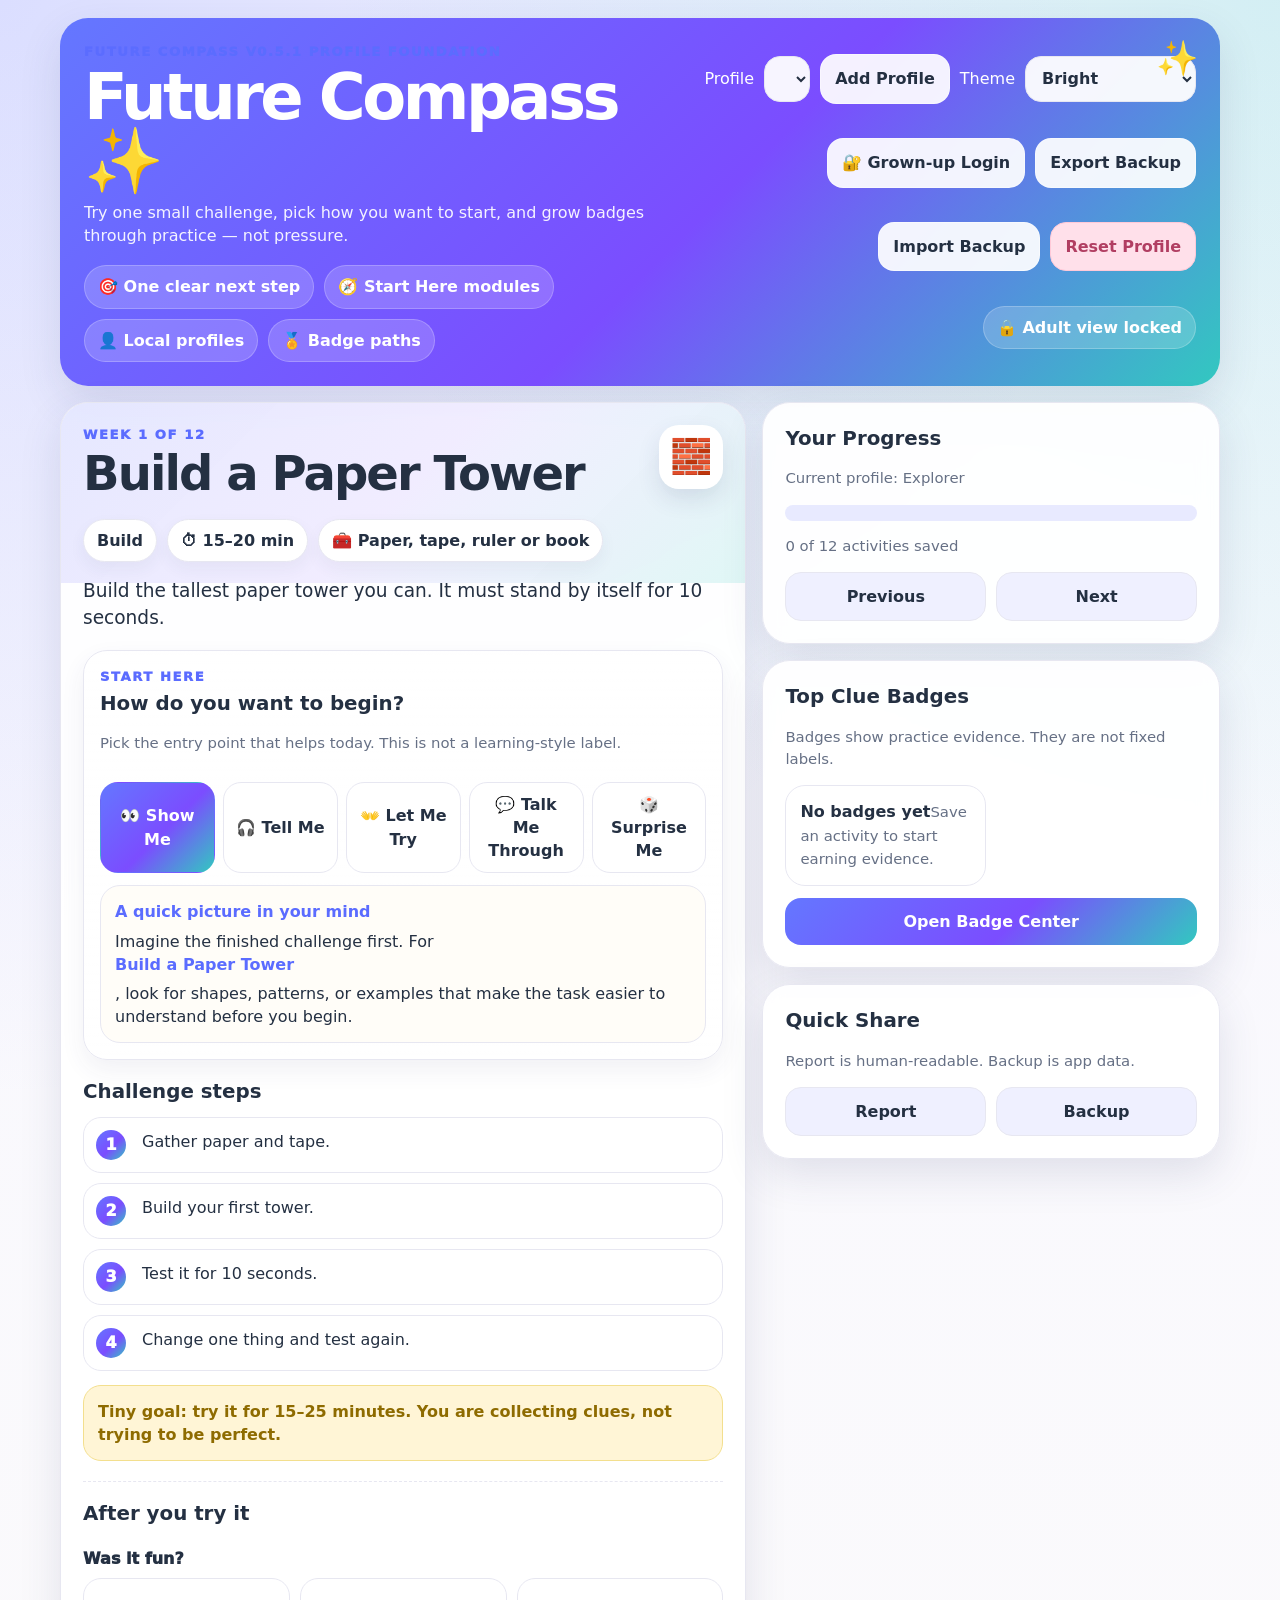
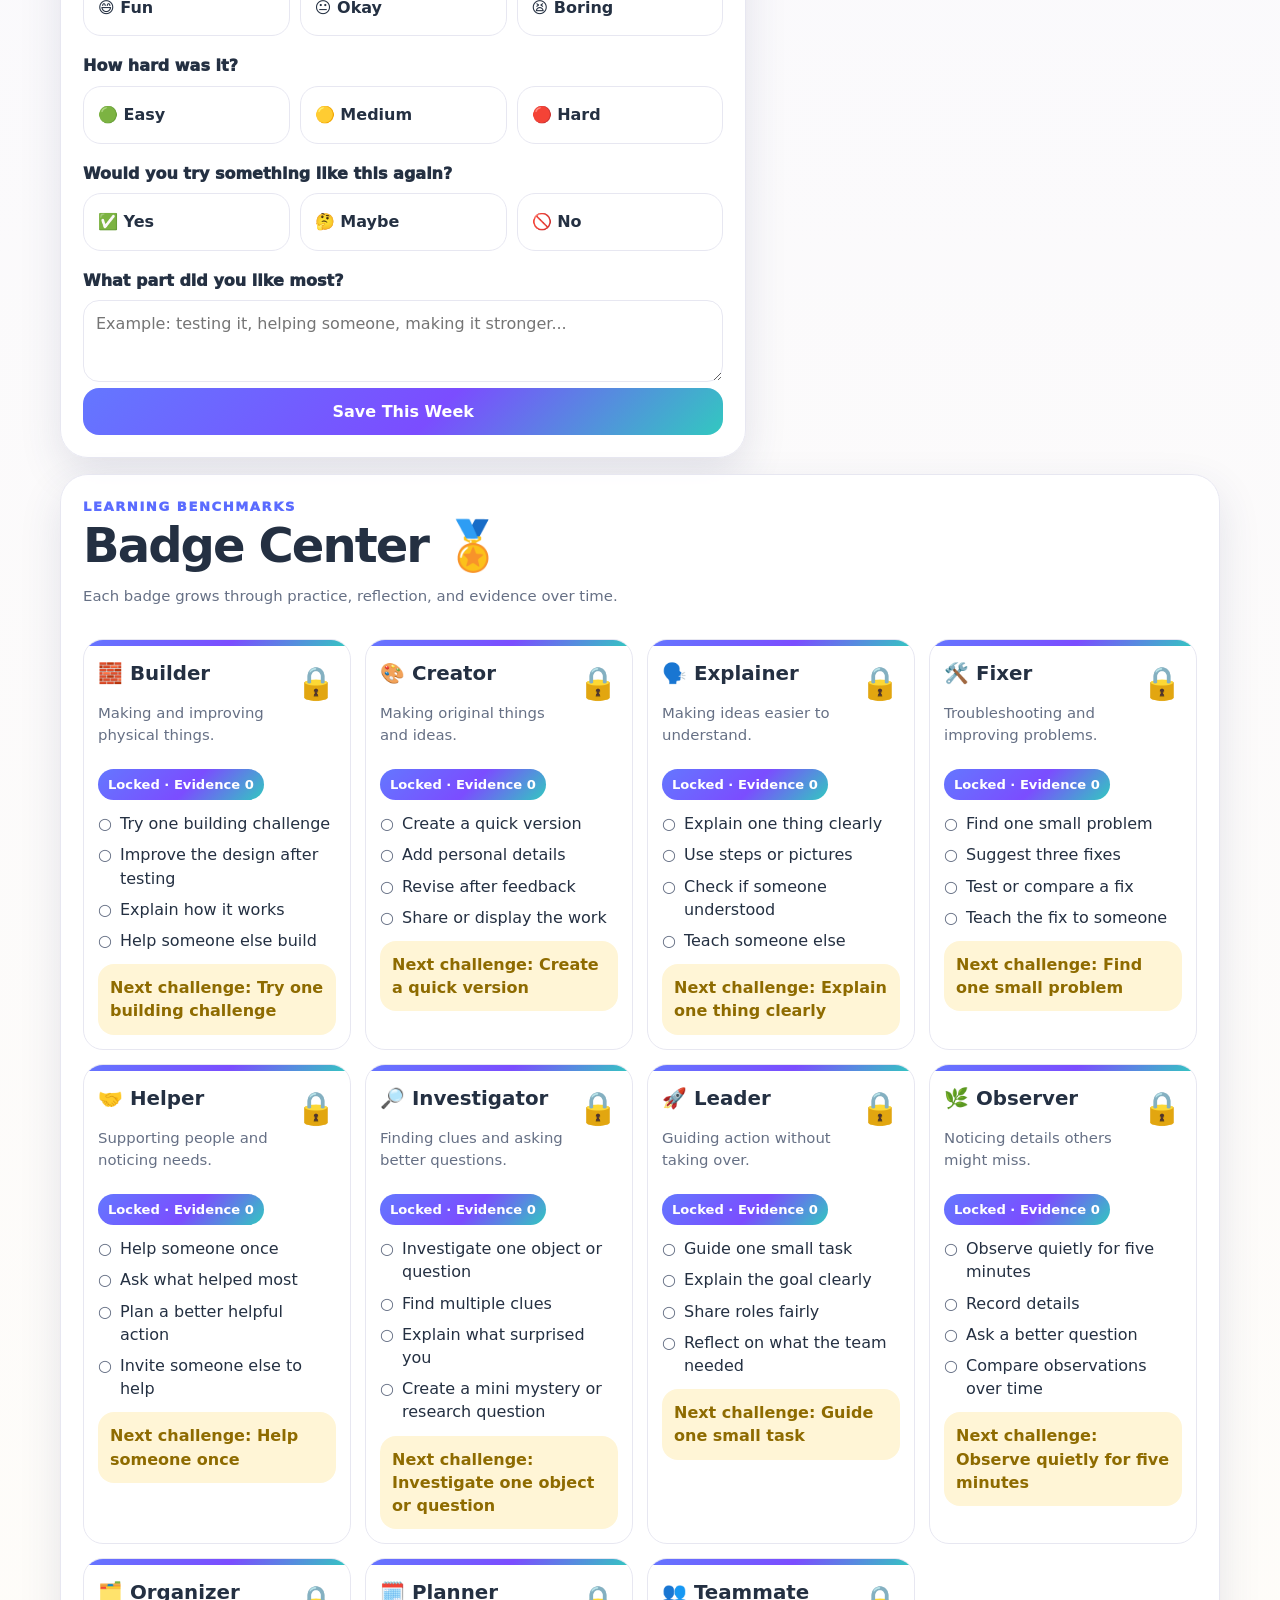
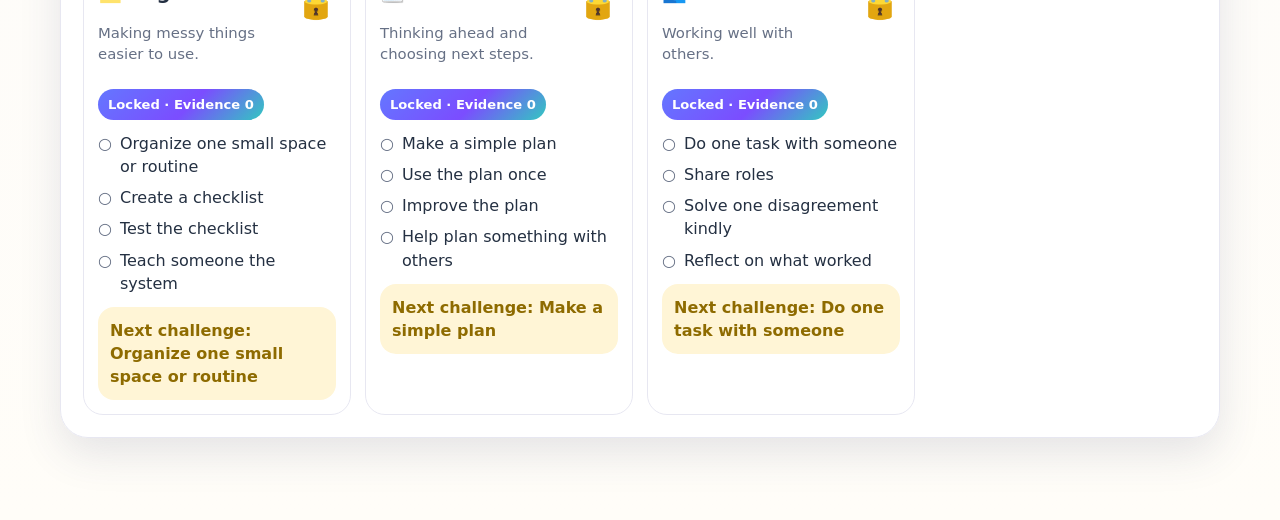
==== app/index.html @ a1cf45fe "Add profile and backup controls to app shell" ====
<!doctype html>
<html lang="en" data-theme="bright">
<head>
  <meta charset="utf-8" />
  <meta name="viewport" content="width=device-width, initial-scale=1" />
  <title>Future Compass</title>
  <link rel="stylesheet" href="styles.css" />
  <link rel="stylesheet" href="modules.css" />
</head>
<body>
  <header class="hero">
    <div>
      <div class="eyebrow">Future Compass v0.5.1 profile foundation</div>
      <h1>Future Compass ✨</h1>
      <p>Try one small challenge, pick how you want to start, and grow badges through practice — not pressure.</p>
      <div class="chips"><span>🎯 One clear next step</span><span>🧭 Start Here modules</span><span>👤 Local profiles</span><span>🏅 Badge paths</span></div>
    </div>
    <div class="actions">
      <label for="profileSelect">Profile</label>
      <select id="profileSelect" aria-label="Choose child profile"></select>
      <button id="addProfileBtn" class="light" type="button">Add Profile</button>
      <label for="theme">Theme</label>
      <select id="theme"><option value="bright">Bright</option><option value="calm">Calm</option><option value="warm">Warm</option><option value="dark">Dark</option><option value="contrast">High Contrast</option></select>
      <button id="adultBtn" class="light" type="button">🔐 Grown-up Login</button>
      <button id="exportBtn" class="light" type="button">Export Backup</button>
      <button id="importBtn" class="light" type="button">Import Backup</button>
      <input id="importFile" type="file" accept="application/json,.json" hidden />
      <button id="resetBtn" class="danger" type="button">Reset Profile</button>
      <span id="lock" class="lock">🔒 Adult view locked</span>
    </div>
  </header>

  <main class="app">
    <section id="activity" class="card kid" aria-live="polite">
      <div class="top"><div><div id="week" class="eyebrow">Week 1 of 12</div><h2 id="title"></h2></div><div id="emoji" class="emoji">🧱</div></div>
      <div id="meta" class="pillRow"></div>
      <p id="text" class="activityText"></p>

      <section class="moduleStart" aria-label="Start Here module choices">
        <div class="moduleHead"><div><div class="eyebrow">Start Here</div><h3>How do you want to begin?</h3><p class="small">Pick the entry point that helps today. This is not a learning-style label.</p></div></div>
        <div class="moduleChoices" role="tablist" aria-label="Module entry choices">
          <button class="moduleBtn active" data-mode="showMe" type="button">👀 Show Me</button>
          <button class="moduleBtn" data-mode="tellMe" type="button">🎧 Tell Me</button>
          <button class="moduleBtn" data-mode="tryIt" type="button">👐 Let Me Try</button>
          <button class="moduleBtn" data-mode="talkMeThrough" type="button">💬 Talk Me Through</button>
          <button class="moduleBtn" data-mode="surpriseMe" type="button">🎲 Surprise Me</button>
        </div>
        <div id="moduleContent" class="moduleContent"></div>
      </section>

      <h3 class="sectionTitle">Challenge steps</h3>
      <ol id="steps" class="steps"></ol>
      <div class="note">Tiny goal: try it for 15–25 minutes. You are collecting clues, not trying to be perfect.</div>
      <section class="reflection">
        <h3>After you try it</h3>
        <div class="question" data-q="fun"><label>Was it fun?</label><div class="choices"><button class="choice" data-v="Fun">😄 Fun</button><button class="choice" data-v="Okay">😐 Okay</button><button class="choice" data-v="Boring">😫 Boring</button></div></div>
        <div class="question" data-q="difficulty"><label>How hard was it?</label><div class="choices"><button class="choice" data-v="Easy">🟢 Easy</button><button class="choice" data-v="Medium">🟡 Medium</button><button class="choice" data-v="Hard">🔴 Hard</button></div></div>
        <div class="question" data-q="again"><label>Would you try something like this again?</label><div class="choices"><button class="choice" data-v="Yes">✅ Yes</button><button class="choice" data-v="Maybe">🤔 Maybe</button><button class="choice" data-v="No">🚫 No</button></div></div>
        <label for="favorite" class="textLabel">What part did you like most?</label>
        <textarea id="favorite" placeholder="Example: testing it, helping someone, making it stronger..."></textarea>
        <div class="saveRow"><button id="save" class="primary" type="button">Save This Week</button><div id="saved" class="success">Saved! Badge evidence updated. 🏅</div></div>
      </section>
    </section>

    <aside class="side">
      <section class="card"><h3>Your Progress</h3><p id="profileSummary" class="small">Current profile: Explorer</p><div class="meter"><div id="fill"></div></div><p id="progress" class="small">0 of 12 activities saved</p><div class="two"><button id="prev" class="soft" type="button">Previous</button><button id="next" class="soft" type="button">Next</button></div></section>
      <section class="card"><h3>Top Clue Badges</h3><p class="small">Badges show practice evidence. They are not fixed labels.</p><div id="miniBadges" class="miniGrid"></div><button id="badgeBtn" class="primary wide" type="button">Open Badge Center</button></section>
      <section class="card"><h3>Quick Share</h3><p class="small">Report is human-readable. Backup is app data.</p><div class="two"><button id="reportBtn" class="soft" type="button">Report</button><button id="jsonBtn" class="soft" type="button">Backup</button></div></section>
    </aside>

    <section id="badges" class="card full"><div class="panelHead"><div><div class="eyebrow">Learning Benchmarks</div><h2>Badge Center 🏅</h2><p class="small">Each badge grows through practice, reflection, and evidence over time.</p></div></div><div id="badgeGrid" class="pathGrid"></div></section>

    <section id="adult" class="card full" hidden><div class="panelHead"><div><div class="eyebrow">Grown-up View</div><h2>Adult Interpretation</h2><p class="small">Use this to choose better next experiences — not to lock the child into an identity.</p></div><button id="lockBtn" class="soft" type="button">Lock View</button></div><div id="adultStats" class="statGrid"></div><h3>Pattern Summary</h3><div id="patterns" class="stack"></div><h3>Saved Activity History</h3><div id="history" class="stack"></div></section>

    <section id="report" class="card full" hidden><div class="panelHead"><div><div class="eyebrow">Share Report</div><h2>Progress Summary 📤</h2><p id="reportGen" class="small"></p></div><div class="spark"><b id="reportSaved">0/12</b><span>activities saved</span></div></div><div id="reportStats" class="statGrid"></div><div class="reportGrid"><section><h3>Top Badges</h3><ul id="reportBadges"></ul></section><section><h3>Strong Patterns</h3><ul id="reportPatterns"></ul></section><section><h3>Suggested Next Challenges</h3><ul id="reportNext"></ul></section><section><h3>Activities Liked</h3><ul id="reportLiked"></ul></section></div><h3>Recent Evidence</h3><div id="reportHistory" class="stack"></div></section>
  </main>

  <nav class="bottom"><button data-target="activity" type="button">🎯<span>Activity</span></button><button data-target="badges" type="button">🏅<span>Badges</span></button><button id="mobReport" type="button">📤<span>Report</span></button><button id="mobAdult" type="button">🔐<span>Adult</span></button></nav>

  <div id="modal" class="modalBg" hidden><section class="modal"><h2>🔐 Grown-up Gate</h2><p class="small">This separates child activities from adult interpretation. It is not real authentication.</p><p class="small"><strong>Default:</strong> grownup / compass</p><label for="user">Username</label><input id="user" value="grownup" /><label for="pass">Password</label><input id="pass" type="password" placeholder="compass" /><button id="login" class="primary wide" type="button">Open Grown-up View</button><button id="cancel" class="soft wide" type="button">Cancel</button><div id="err" class="error" hidden>Try username <strong>grownup</strong> and password <strong>compass</strong>.</div></section></div>

  <script src="app.js"></script>
  <script src="modules.js"></script>
</body>
</html>
---- app/styles.css ----
:root{--bg:#f7f7ff;--bg2:#fffdf8;--card:rgba(255,255,255,.92);--ink:#243042;--muted:#667085;--line:#e7e7f1;--accent:#5b6cff;--accent2:#7b4dff;--accent3:#32c8c0;--danger:#b13e62;--shadow:0 16px 42px rgba(51,60,108,.13);--radius:28px;--gradient:linear-gradient(135deg,#6477ff,#7b4dff 55%,#32c8c0)}
html[data-theme=calm]{--bg:#eef7f5;--bg2:#f8fffc;--accent:#227c70;--accent2:#3a9188;--accent3:#7fc8a9;--gradient:linear-gradient(135deg,#227c70,#3a9188,#7fc8a9)}
html[data-theme=warm]{--bg:#fff3df;--bg2:#fffaf2;--accent:#c2542d;--accent2:#de7b32;--accent3:#f6c85f;--gradient:linear-gradient(135deg,#c2542d,#de7b32,#f6c85f)}
html[data-theme=dark]{--bg:#101525;--bg2:#141a2d;--card:rgba(30,37,61,.94);--ink:#f5f7ff;--muted:#c6cad8;--line:#303852;--accent:#9aa6ff;--shadow:0 16px 42px rgba(0,0,0,.35);color-scheme:dark}
html[data-theme=contrast]{--bg:#fff;--bg2:#fff;--card:#fff;--ink:#000;--muted:#111;--line:#000;--accent:#00e;--gradient:linear-gradient(135deg,#00e,#7a00cc,#007a7a);--shadow:none}
*{box-sizing:border-box}html{scroll-behavior:smooth}body{margin:0;min-height:100vh;font-family:system-ui,-apple-system,BlinkMacSystemFont,"Segoe UI",sans-serif;color:var(--ink);background:radial-gradient(circle at top left,color-mix(in srgb,var(--accent) 18%,transparent),transparent 28%),radial-gradient(circle at top right,color-mix(in srgb,var(--accent3) 18%,transparent),transparent 24%),linear-gradient(180deg,var(--bg),var(--bg2));line-height:1.45;padding-bottom:82px}.hero,.app{width:min(1160px,calc(100% - 24px));margin-inline:auto}.hero{margin-top:18px;display:grid;grid-template-columns:1.1fr .9fr;gap:16px;padding:24px;border-radius:var(--radius);color:white;background:var(--gradient);box-shadow:var(--shadow);position:relative;overflow:hidden}.hero:after{content:"✨";position:absolute;right:22px;top:16px;font-size:34px}.hero h1{margin:0 0 8px;font-size:clamp(2.2rem,6vw,4rem);line-height:1;letter-spacing:-.055em}.hero p{margin:0;max-width:720px;color:rgba(255,255,255,.92)}.chips,.actions,.pillRow,.saveRow,.panelHead{display:flex;gap:10px;flex-wrap:wrap;align-items:center}.chips{margin-top:18px}.actions{justify-content:flex-end}.chips span,.lock{display:inline-flex;gap:8px;align-items:center;border-radius:999px;padding:9px 13px;font-weight:850;background:rgba(255,255,255,.18);color:white;border:1px solid rgba(255,255,255,.22)}button,select,input,textarea{font:inherit}select,input,textarea{width:100%;min-height:46px;border:1px solid var(--line);border-radius:16px;padding:11px 12px;color:var(--ink);background:var(--card)}.hero select{width:auto;background:rgba(255,255,255,.94);color:#243042;font-weight:800}button{border:0;border-radius:16px;min-height:46px;padding:12px 14px;font-weight:900;cursor:pointer;transition:transform .14s ease,box-shadow .14s ease}.choice:hover,button:hover{transform:translateY(-1px);box-shadow:0 10px 22px rgba(51,60,108,.12)}button:focus-visible,.choice:focus-visible,select:focus-visible,input:focus-visible,textarea:focus-visible{outline:4px solid color-mix(in srgb,var(--accent) 30%,transparent);outline-offset:3px}.primary{color:white;background:var(--gradient)}.light{background:rgba(255,255,255,.92);color:#243042;border:1px solid rgba(255,255,255,.4)}.soft{background:color-mix(in srgb,var(--accent) 10%,white);color:var(--ink);border:1px solid var(--line)}.danger{background:#ffe0ea;color:var(--danger);border:1px solid #ffc9d8}.wide{width:100%}.app{display:grid;grid-template-columns:minmax(0,1.2fr) minmax(300px,.8fr);gap:16px;margin-top:16px}.card{background:var(--card);border:1px solid var(--line);border-radius:var(--radius);box-shadow:var(--shadow);padding:22px;backdrop-filter:blur(10px)}.kid{position:relative;overflow:hidden}.kid:before{content:"";position:absolute;inset:0 0 auto;height:180px;background:linear-gradient(135deg,color-mix(in srgb,var(--accent) 15%,transparent),color-mix(in srgb,var(--accent2) 10%,transparent),color-mix(in srgb,var(--accent3) 15%,transparent));pointer-events:none}.kid>*{position:relative;z-index:1}.top{display:flex;justify-content:space-between;gap:14px;align-items:flex-start}.eyebrow{color:var(--accent);font-size:.82rem;letter-spacing:.12em;text-transform:uppercase;font-weight:950;margin-bottom:4px}h2{margin:0 0 8px;font-size:clamp(1.9rem,5vw,3rem);letter-spacing:-.04em;line-height:1.06}h3{margin:0 0 10px;font-size:1.24rem}.emoji{width:64px;height:64px;display:grid;place-items:center;border-radius:20px;background:white;font-size:34px;box-shadow:0 10px 22px rgba(51,60,108,.13)}.pillRow{margin:12px 0 16px}.pill{display:inline-flex;align-items:center;gap:8px;border-radius:999px;padding:9px 13px;background:white;color:#243042;border:1px solid var(--line);font-weight:850;box-shadow:0 7px 16px rgba(51,60,108,.06)}.activityText{font-size:1.16rem;margin:0 0 16px}.steps{list-style:none;padding:0;margin:0;display:grid;gap:10px}.steps li{display:grid;grid-template-columns:34px 1fr;gap:12px;align-items:start;padding:12px;border-radius:18px;border:1px solid var(--line);background:rgba(255,255,255,.82)}.num{width:30px;height:30px;display:grid;place-items:center;border-radius:50%;background:var(--gradient);color:white;font-weight:950}.note{margin-top:14px;padding:14px;border-radius:18px;background:#fff5d6;color:#8e6b00;border:1px solid #f3df8e;font-weight:850}.reflection{margin-top:20px;padding-top:18px;border-top:1px dashed var(--line)}.question{margin:18px 0}.question label,.textLabel{display:block;font-weight:950;margin-bottom:8px}.choices{display:grid;grid-template-columns:repeat(3,1fr);gap:10px}.choice{border:1px solid var(--line);border-radius:18px;min-height:58px;padding:12px 14px;background:white;color:#243042;font-weight:900;text-align:left;cursor:pointer}.choice.selected{color:white;background:var(--gradient);border-color:transparent}textarea{min-height:82px;resize:vertical}.success{display:none;flex:1 1 220px;border-radius:18px;padding:12px 14px;font-weight:900;background:#dff7ed;color:#1f7a59;border:1px solid #bfe9d8}.saveRow .primary{flex:1 1 250px}.side{display:grid;gap:16px;position:sticky;top:12px;align-self:start}.meter{height:16px;border-radius:999px;background:color-mix(in srgb,var(--accent) 14%,white);overflow:hidden}.meter>div{width:0%;height:100%;border-radius:inherit;background:var(--gradient)}.small{color:var(--muted);font-size:.93rem}.two{display:grid;grid-template-columns:1fr 1fr;gap:10px}.miniGrid{display:grid;grid-template-columns:repeat(2,1fr);gap:10px;margin:12px 0}.mini,.path,.stat,.history,.reportGrid section{border:1px solid var(--line);border-radius:20px;padding:14px;background:rgba(255,255,255,.86)}.level{display:inline-flex;margin-top:8px;padding:6px 10px;border-radius:999px;color:white;background:var(--gradient);font-size:.82rem;font-weight:900}.full{grid-column:1/-1}.panelHead{justify-content:space-between;align-items:flex-start;margin-bottom:16px}.pathGrid{display:grid;grid-template-columns:repeat(auto-fit,minmax(245px,1fr));gap:14px}.path{position:relative;overflow:hidden}.path:before{content:"";position:absolute;inset:0 0 auto;height:6px;background:var(--gradient)}.pathHead{display:flex;justify-content:space-between;gap:12px;align-items:flex-start;margin-top:6px}.pathEmoji{font-size:32px}.pathList{margin:12px 0 0;padding:0;list-style:none;display:grid;gap:8px}.pathList li{display:flex;gap:8px;align-items:flex-start}.done{color:#1f7a59;font-weight:900}.todo{color:var(--muted)}.next{margin-top:12px;padding:12px;border-radius:16px;background:#fff5d6;color:#8e6b00;font-weight:850}.statGrid{display:grid;grid-template-columns:repeat(3,1fr);gap:12px;margin-bottom:18px}.stat b{display:block;font-size:1.7rem;color:var(--accent)}.stack{display:grid;gap:10px}.reportGrid{display:grid;grid-template-columns:repeat(2,1fr);gap:12px}.spark{min-width:170px;color:white;background:var(--gradient);border-radius:22px;padding:16px;text-align:right}.spark b{display:block;font-size:2rem}.modalBg{position:fixed;inset:0;z-index:30;display:flex;align-items:center;justify-content:center;padding:18px;background:rgba(14,18,32,.55)}.modal{width:min(460px,100%);background:var(--card);border:1px solid var(--line);border-radius:var(--radius);box-shadow:0 24px 90px rgba(0,0,0,.28);padding:22px}.modal label{display:block;margin:12px 0 6px;font-weight:900}.error{margin-top:10px;padding:12px;border-radius:16px;background:#ffe0ea;color:var(--danger);font-weight:900}.bottom{position:fixed;left:50%;bottom:10px;transform:translateX(-50%);z-index:20;width:min(620px,calc(100% - 20px));display:none;grid-template-columns:repeat(4,1fr);gap:8px;padding:8px;border-radius:24px;background:rgba(255,255,255,.86);border:1px solid var(--line);box-shadow:var(--shadow);backdrop-filter:blur(12px)}.bottom button{border:0;background:transparent;color:#243042;border-radius:18px;padding:8px 6px;font-weight:950;display:grid;gap:2px;place-items:center;cursor:pointer}.bottom span{font-size:.75rem}[hidden]{display:none!important}@media(max-width:920px){.hero,.app{width:min(760px,calc(100% - 20px))}.hero,.app{grid-template-columns:1fr}.actions{justify-content:flex-start}.side{position:static}.bottom{display:grid}}@media(max-width:600px){body{padding-bottom:86px}.hero{padding:20px;margin-top:10px;border-radius:22px}.hero h1{font-size:2.5rem}.card{padding:18px;border-radius:24px}.top{align-items:center}.emoji{width:58px;height:58px;font-size:30px}.choices,.two,.statGrid,.reportGrid,.miniGrid{grid-template-columns:1fr}.actions button,.hero select{width:100%}.spark{text-align:left;width:100%}}
---- app/modules.css ----
.moduleStart{margin:18px 0;padding:16px;border-radius:24px;border:1px solid var(--line);background:linear-gradient(180deg,rgba(255,255,255,.9),rgba(255,255,255,.72));box-shadow:0 10px 24px rgba(51,60,108,.07)}
.moduleHead{display:flex;justify-content:space-between;gap:12px;align-items:flex-start;margin-bottom:12px}.moduleHead h3{margin-bottom:4px}.moduleChoices{display:grid;grid-template-columns:repeat(5,minmax(0,1fr));gap:8px;margin:12px 0}.moduleBtn{min-height:54px;border:1px solid var(--line);background:white;color:#243042;border-radius:18px;padding:10px;font-weight:900;text-align:center}.moduleBtn.active{background:var(--gradient);color:white;border-color:transparent}.moduleContent{border:1px solid var(--line);border-radius:20px;background:#fffdf8;padding:14px;min-height:88px}.moduleContent strong{display:block;margin-bottom:6px;color:var(--accent)}.moduleContent ul{margin:8px 0 0;padding-left:20px}.sectionTitle{margin-top:18px}
@media(max-width:920px){.moduleChoices{grid-template-columns:1fr 1fr}}
@media(max-width:600px){.moduleChoices{grid-template-columns:1fr}.moduleBtn{text-align:left}.moduleStart{padding:14px;border-radius:20px}}
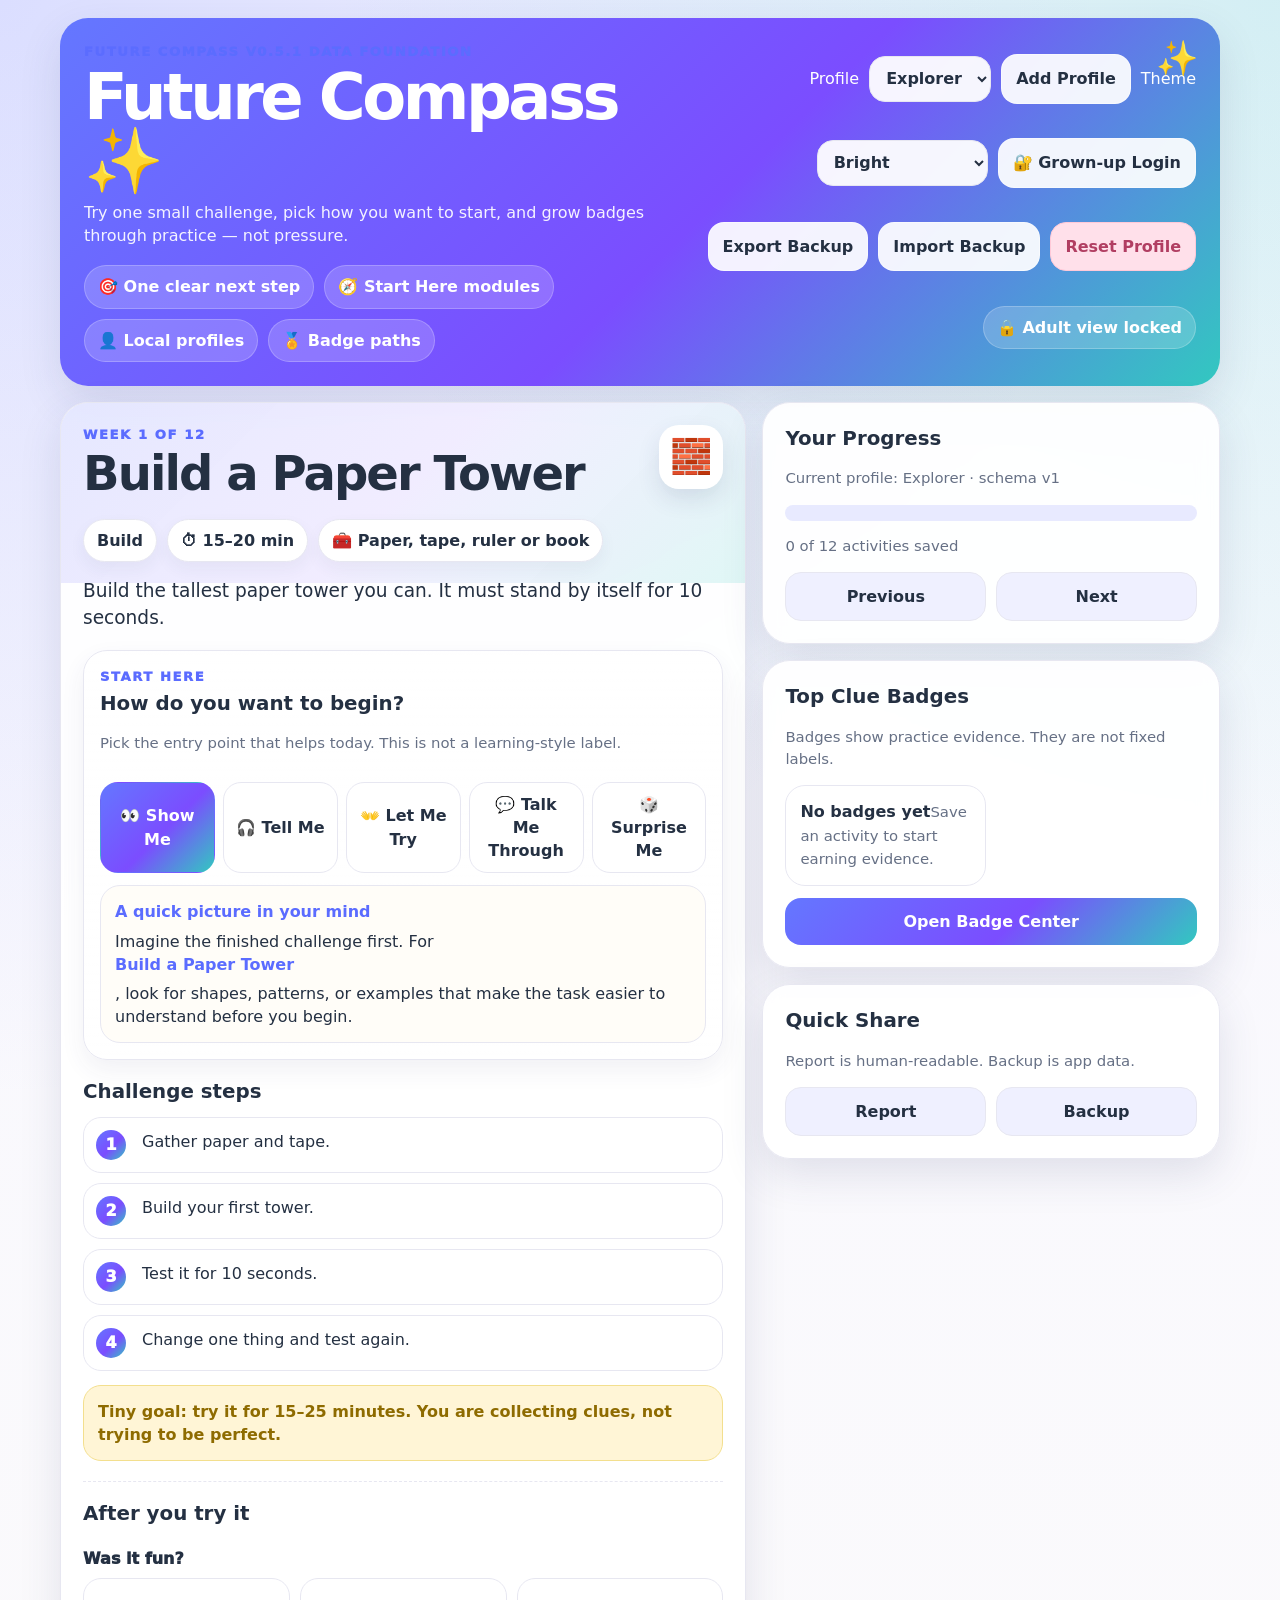
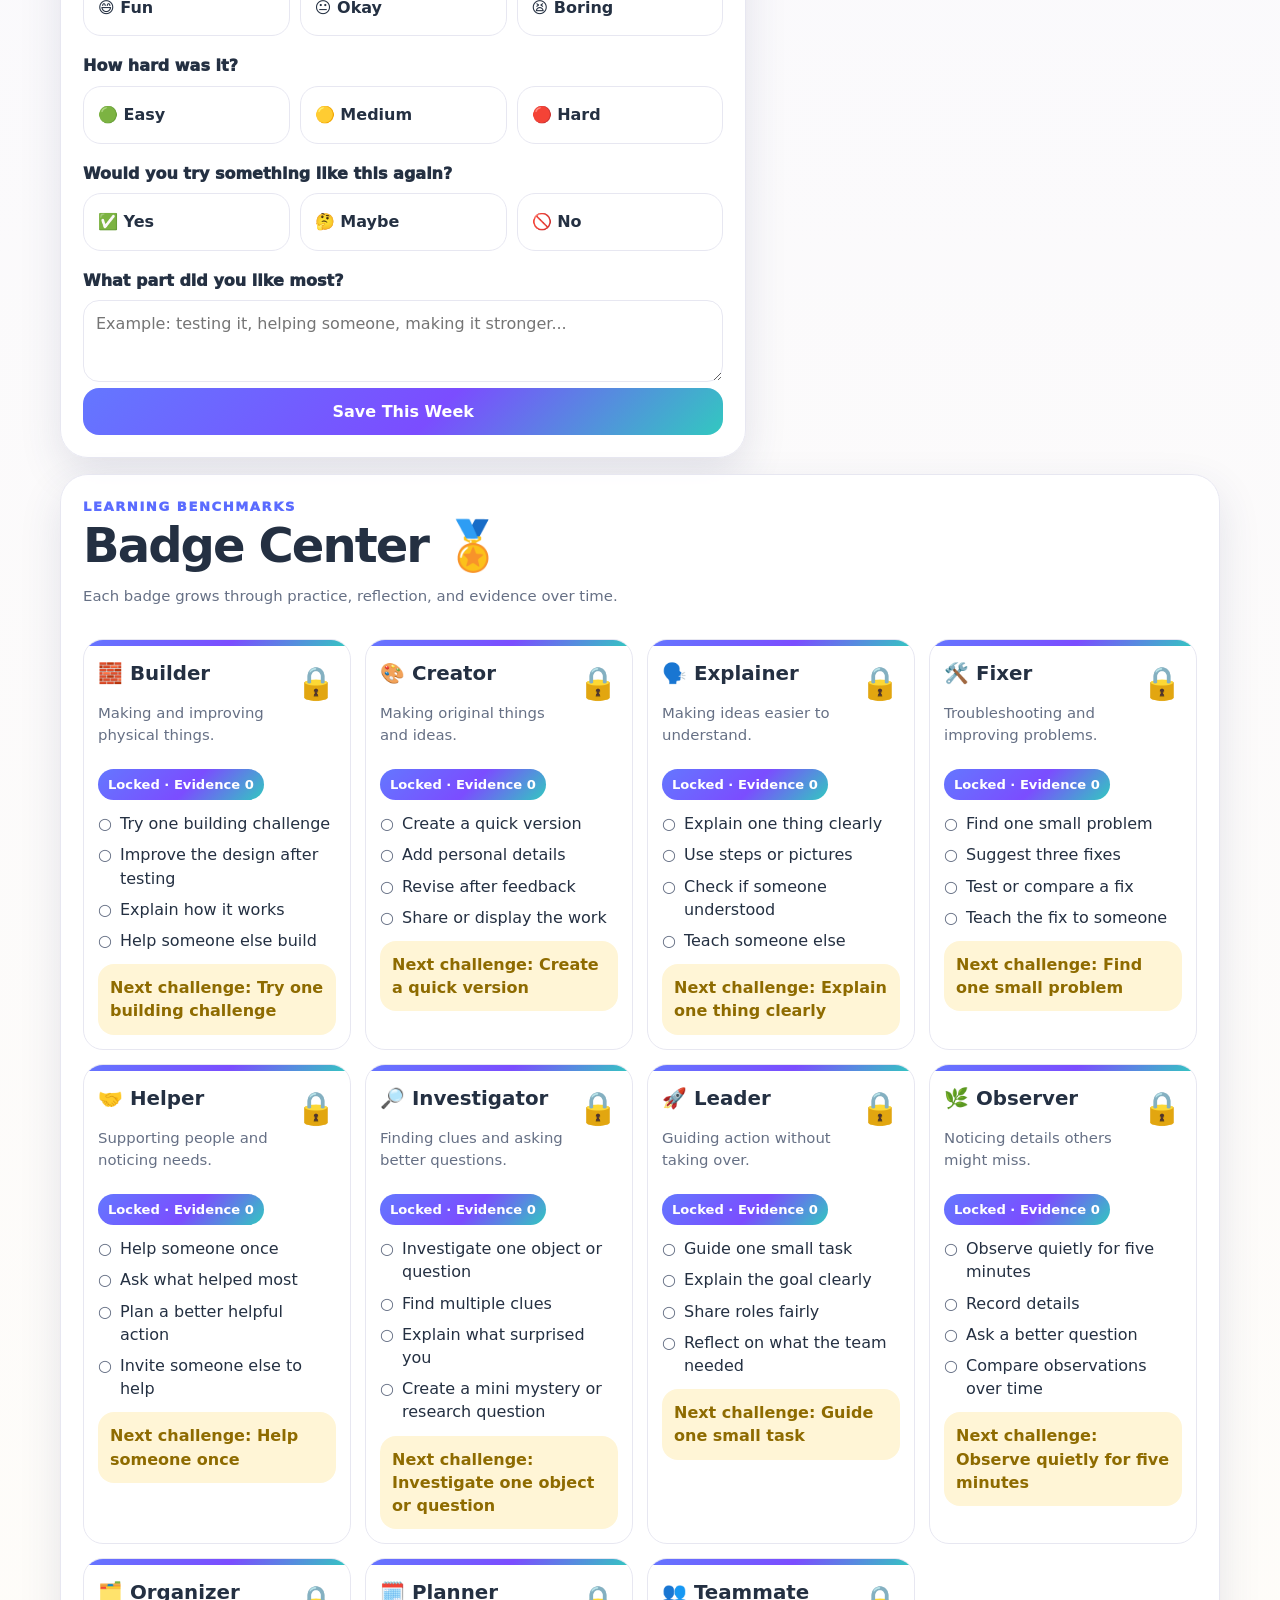
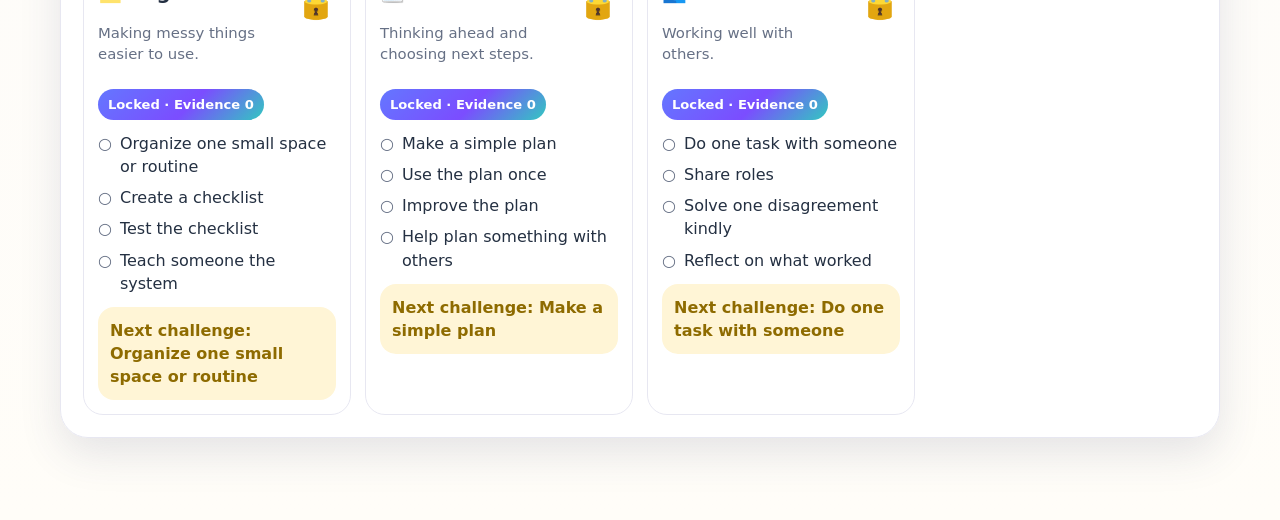
==== commit 4dd698c3: "Add profile and backup controls to app shell" ====
--- a/app/index.html
+++ b/app/index.html
@@ -10,7 +10,7 @@
 <body>
   <header class="hero">
     <div>
-      <div class="eyebrow">Future Compass v0.5.1 profile foundation</div>
+      <div class="eyebrow">Future Compass v0.5.1 data foundation</div>
       <h1>Future Compass ✨</h1>
       <p>Try one small challenge, pick how you want to start, and grow badges through practice — not pressure.</p>
       <div class="chips"><span>🎯 One clear next step</span><span>🧭 Start Here modules</span><span>👤 Local profiles</span><span>🏅 Badge paths</span></div>
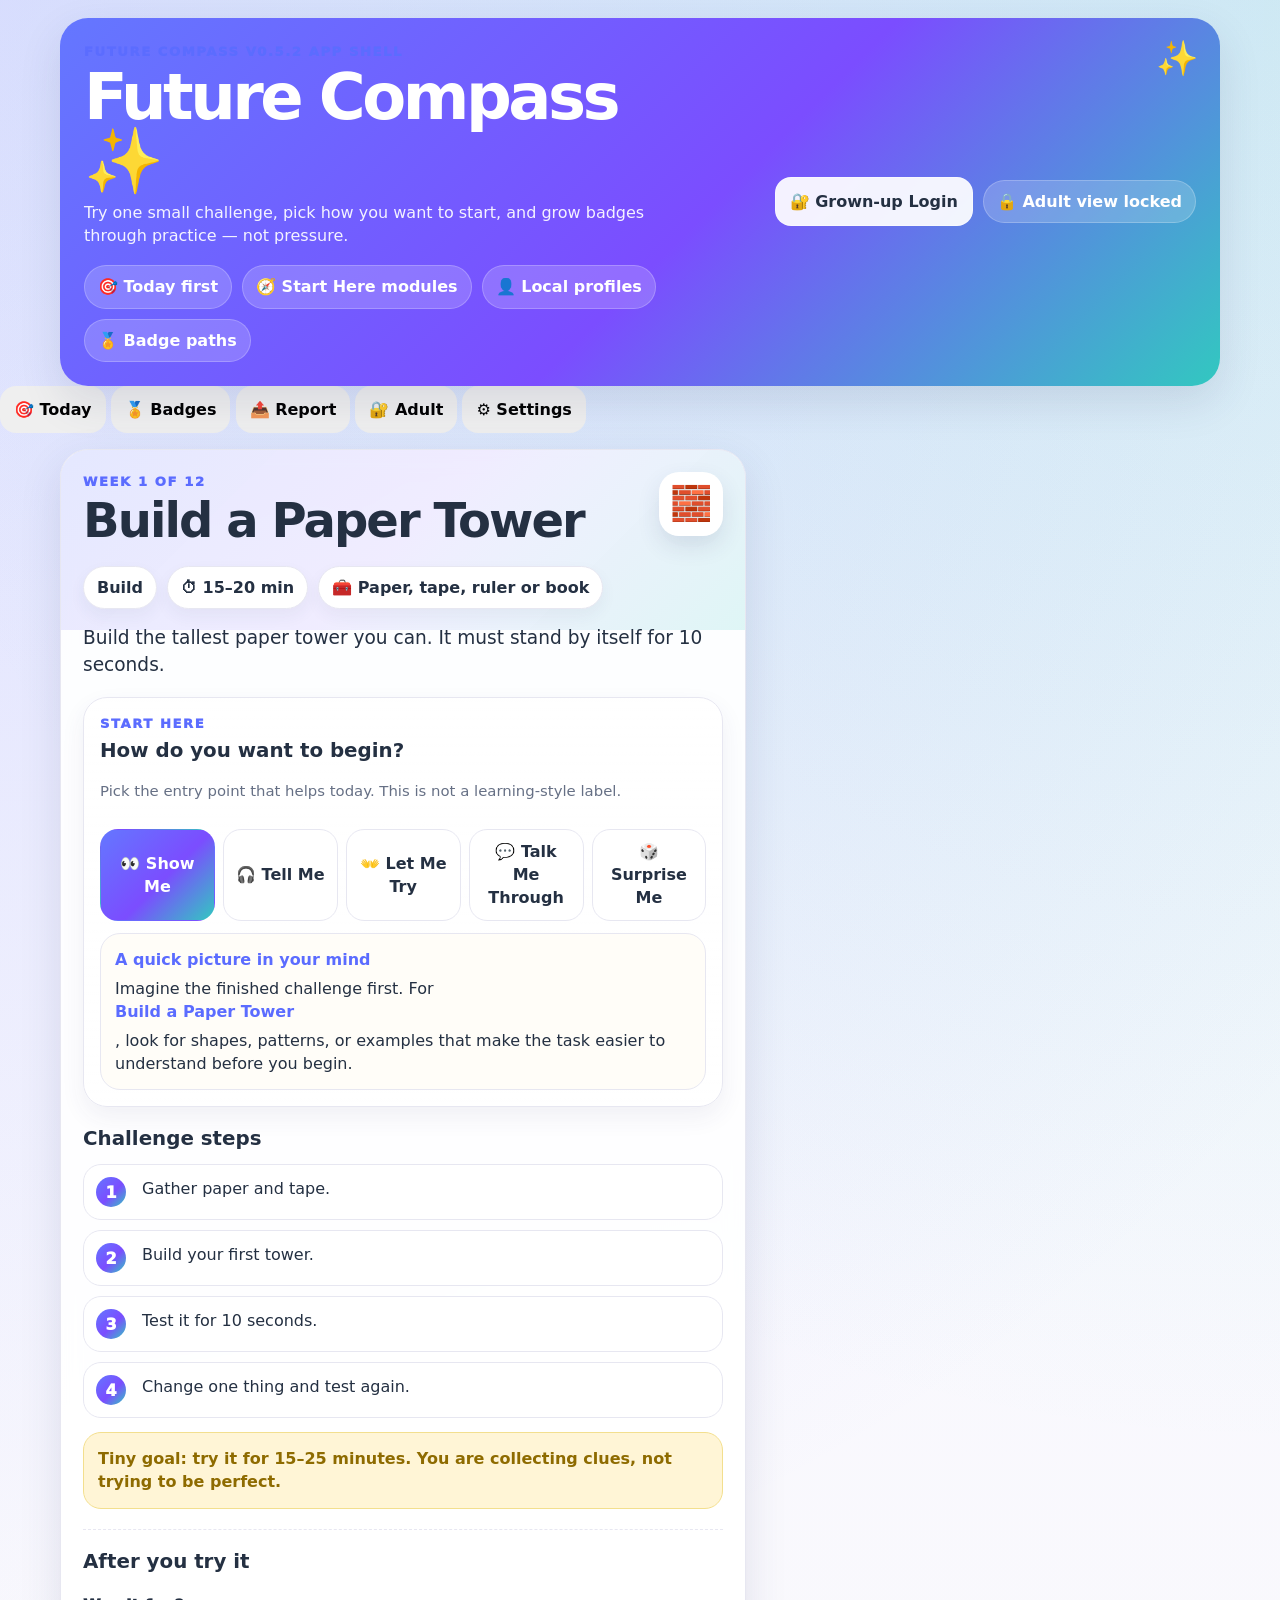
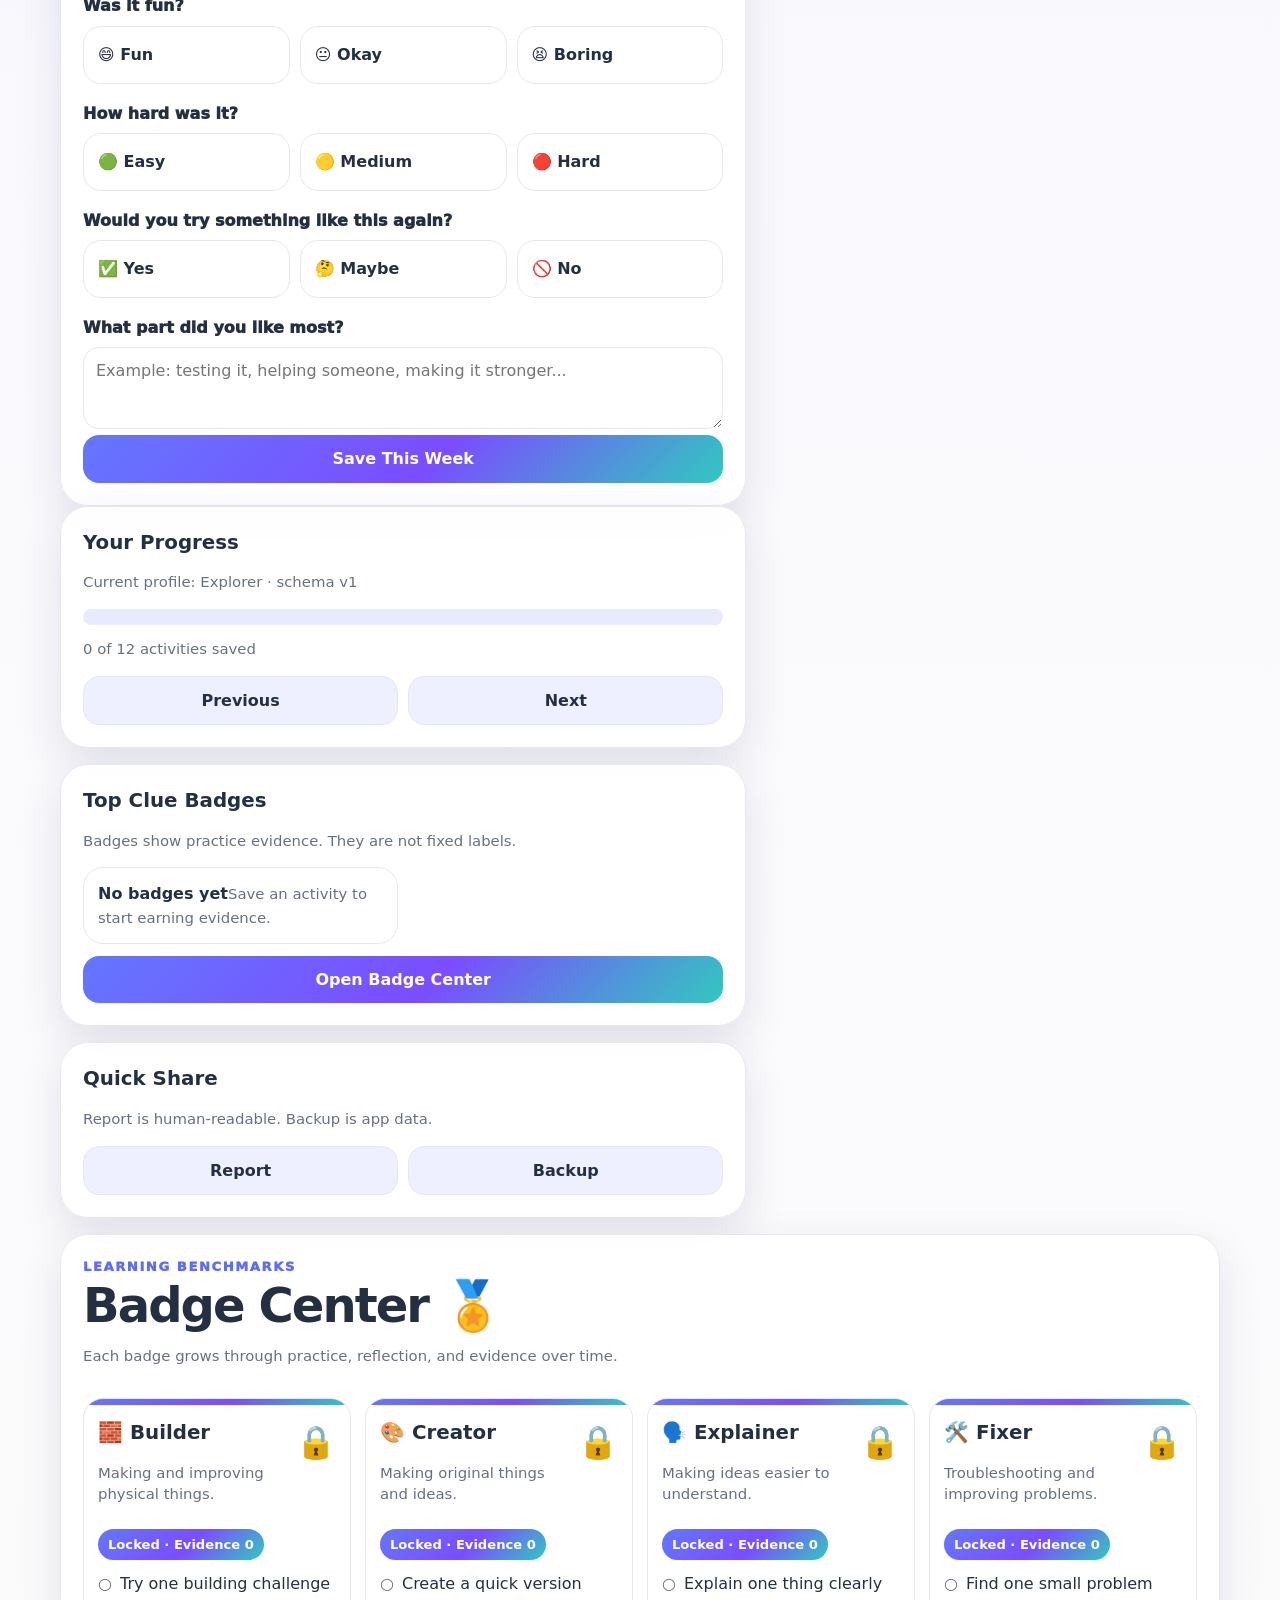
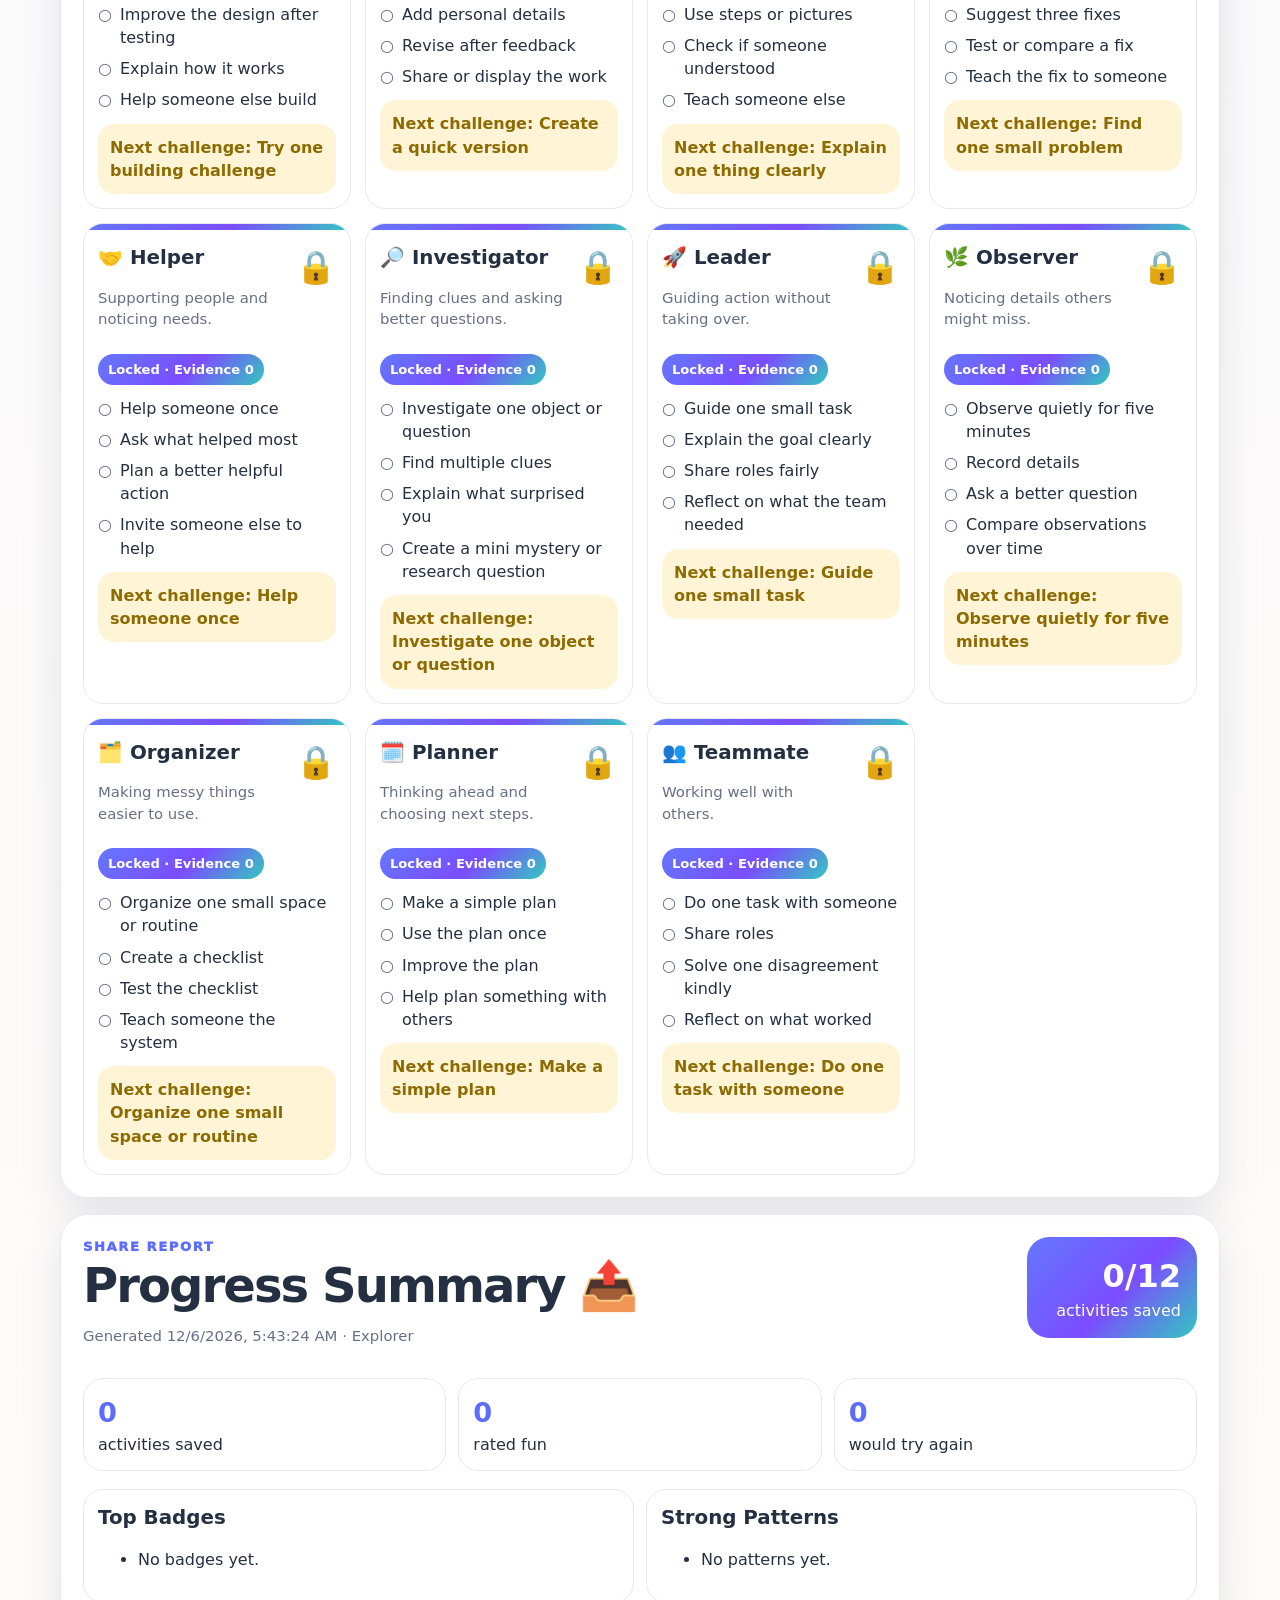
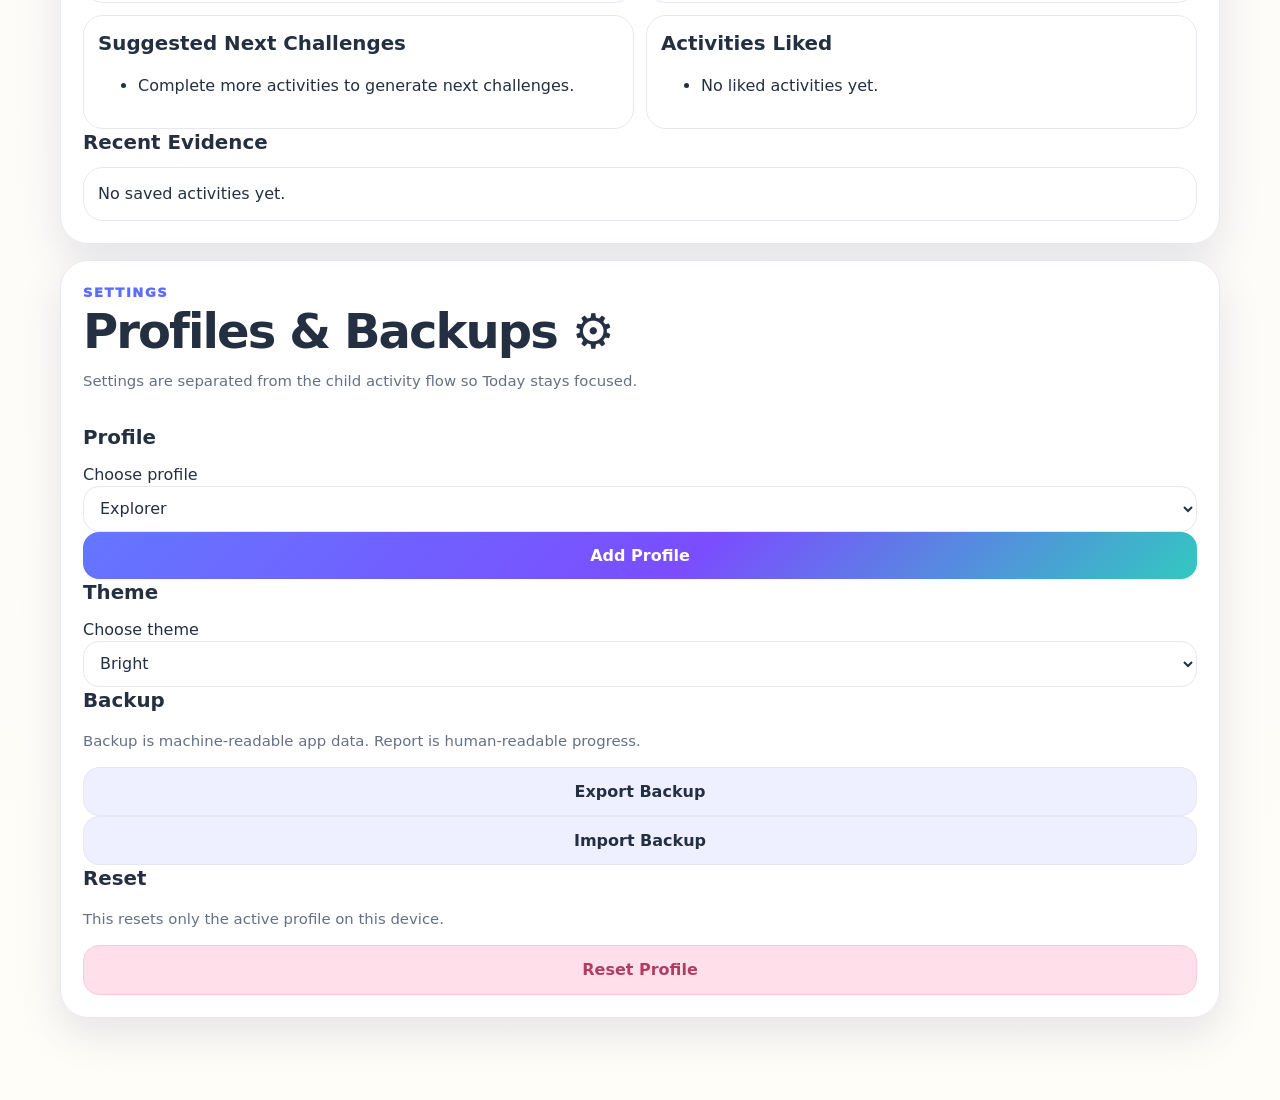
==== commit 61530a89: "Restructure app into navigable views" ====
--- a/app/index.html
+++ b/app/index.html
@@ -10,72 +10,83 @@
 <body>
   <header class="hero">
     <div>
-      <div class="eyebrow">Future Compass v0.5.1 data foundation</div>
+      <div class="eyebrow">Future Compass v0.5.2 app shell</div>
       <h1>Future Compass ✨</h1>
       <p>Try one small challenge, pick how you want to start, and grow badges through practice — not pressure.</p>
-      <div class="chips"><span>🎯 One clear next step</span><span>🧭 Start Here modules</span><span>👤 Local profiles</span><span>🏅 Badge paths</span></div>
+      <div class="chips"><span>🎯 Today first</span><span>🧭 Start Here modules</span><span>👤 Local profiles</span><span>🏅 Badge paths</span></div>
     </div>
-    <div class="actions">
-      <label for="profileSelect">Profile</label>
-      <select id="profileSelect" aria-label="Choose child profile"></select>
-      <button id="addProfileBtn" class="light" type="button">Add Profile</button>
-      <label for="theme">Theme</label>
-      <select id="theme"><option value="bright">Bright</option><option value="calm">Calm</option><option value="warm">Warm</option><option value="dark">Dark</option><option value="contrast">High Contrast</option></select>
+    <div class="actions heroActions">
       <button id="adultBtn" class="light" type="button">🔐 Grown-up Login</button>
-      <button id="exportBtn" class="light" type="button">Export Backup</button>
-      <button id="importBtn" class="light" type="button">Import Backup</button>
-      <input id="importFile" type="file" accept="application/json,.json" hidden />
-      <button id="resetBtn" class="danger" type="button">Reset Profile</button>
       <span id="lock" class="lock">🔒 Adult view locked</span>
     </div>
   </header>
 
+  <nav class="appTabs" aria-label="Future Compass views">
+    <button class="tabBtn active" data-view="today" type="button">🎯 Today</button>
+    <button class="tabBtn" data-view="badges" type="button">🏅 Badges</button>
+    <button class="tabBtn" data-view="report" type="button">📤 Report</button>
+    <button class="tabBtn" data-view="adult" type="button">🔐 Adult</button>
+    <button class="tabBtn" data-view="settings" type="button">⚙️ Settings</button>
+  </nav>
+
   <main class="app">
-    <section id="activity" class="card kid" aria-live="polite">
-      <div class="top"><div><div id="week" class="eyebrow">Week 1 of 12</div><h2 id="title"></h2></div><div id="emoji" class="emoji">🧱</div></div>
-      <div id="meta" class="pillRow"></div>
-      <p id="text" class="activityText"></p>
+    <section id="today" class="view todayView active" aria-label="Today view">
+      <section id="activity" class="card kid" aria-live="polite">
+        <div class="top"><div><div id="week" class="eyebrow">Week 1 of 12</div><h2 id="title"></h2></div><div id="emoji" class="emoji">🧱</div></div>
+        <div id="meta" class="pillRow"></div>
+        <p id="text" class="activityText"></p>
 
-      <section class="moduleStart" aria-label="Start Here module choices">
-        <div class="moduleHead"><div><div class="eyebrow">Start Here</div><h3>How do you want to begin?</h3><p class="small">Pick the entry point that helps today. This is not a learning-style label.</p></div></div>
-        <div class="moduleChoices" role="tablist" aria-label="Module entry choices">
-          <button class="moduleBtn active" data-mode="showMe" type="button">👀 Show Me</button>
-          <button class="moduleBtn" data-mode="tellMe" type="button">🎧 Tell Me</button>
-          <button class="moduleBtn" data-mode="tryIt" type="button">👐 Let Me Try</button>
-          <button class="moduleBtn" data-mode="talkMeThrough" type="button">💬 Talk Me Through</button>
-          <button class="moduleBtn" data-mode="surpriseMe" type="button">🎲 Surprise Me</button>
-        </div>
-        <div id="moduleContent" class="moduleContent"></div>
+        <section class="moduleStart" aria-label="Start Here module choices">
+          <div class="moduleHead"><div><div class="eyebrow">Start Here</div><h3>How do you want to begin?</h3><p class="small">Pick the entry point that helps today. This is not a learning-style label.</p></div></div>
+          <div class="moduleChoices" role="tablist" aria-label="Module entry choices">
+            <button class="moduleBtn active" data-mode="showMe" type="button">👀 Show Me</button>
+            <button class="moduleBtn" data-mode="tellMe" type="button">🎧 Tell Me</button>
+            <button class="moduleBtn" data-mode="tryIt" type="button">👐 Let Me Try</button>
+            <button class="moduleBtn" data-mode="talkMeThrough" type="button">💬 Talk Me Through</button>
+            <button class="moduleBtn" data-mode="surpriseMe" type="button">🎲 Surprise Me</button>
+          </div>
+          <div id="moduleContent" class="moduleContent"></div>
+        </section>
+
+        <h3 class="sectionTitle">Challenge steps</h3>
+        <ol id="steps" class="steps"></ol>
+        <div class="note">Tiny goal: try it for 15–25 minutes. You are collecting clues, not trying to be perfect.</div>
+        <section class="reflection">
+          <h3>After you try it</h3>
+          <div class="question" data-q="fun"><label>Was it fun?</label><div class="choices"><button class="choice" data-v="Fun">😄 Fun</button><button class="choice" data-v="Okay">😐 Okay</button><button class="choice" data-v="Boring">😫 Boring</button></div></div>
+          <div class="question" data-q="difficulty"><label>How hard was it?</label><div class="choices"><button class="choice" data-v="Easy">🟢 Easy</button><button class="choice" data-v="Medium">🟡 Medium</button><button class="choice" data-v="Hard">🔴 Hard</button></div></div>
+          <div class="question" data-q="again"><label>Would you try something like this again?</label><div class="choices"><button class="choice" data-v="Yes">✅ Yes</button><button class="choice" data-v="Maybe">🤔 Maybe</button><button class="choice" data-v="No">🚫 No</button></div></div>
+          <label for="favorite" class="textLabel">What part did you like most?</label>
+          <textarea id="favorite" placeholder="Example: testing it, helping someone, making it stronger..."></textarea>
+          <div class="saveRow"><button id="save" class="primary" type="button">Save This Week</button><div id="saved" class="success">Saved! Badge evidence updated. 🏅</div></div>
+        </section>
       </section>
 
-      <h3 class="sectionTitle">Challenge steps</h3>
-      <ol id="steps" class="steps"></ol>
-      <div class="note">Tiny goal: try it for 15–25 minutes. You are collecting clues, not trying to be perfect.</div>
-      <section class="reflection">
-        <h3>After you try it</h3>
-        <div class="question" data-q="fun"><label>Was it fun?</label><div class="choices"><button class="choice" data-v="Fun">😄 Fun</button><button class="choice" data-v="Okay">😐 Okay</button><button class="choice" data-v="Boring">😫 Boring</button></div></div>
-        <div class="question" data-q="difficulty"><label>How hard was it?</label><div class="choices"><button class="choice" data-v="Easy">🟢 Easy</button><button class="choice" data-v="Medium">🟡 Medium</button><button class="choice" data-v="Hard">🔴 Hard</button></div></div>
-        <div class="question" data-q="again"><label>Would you try something like this again?</label><div class="choices"><button class="choice" data-v="Yes">✅ Yes</button><button class="choice" data-v="Maybe">🤔 Maybe</button><button class="choice" data-v="No">🚫 No</button></div></div>
-        <label for="favorite" class="textLabel">What part did you like most?</label>
-        <textarea id="favorite" placeholder="Example: testing it, helping someone, making it stronger..."></textarea>
-        <div class="saveRow"><button id="save" class="primary" type="button">Save This Week</button><div id="saved" class="success">Saved! Badge evidence updated. 🏅</div></div>
-      </section>
+      <aside class="side">
+        <section class="card"><h3>Your Progress</h3><p id="profileSummary" class="small">Current profile: Explorer</p><div class="meter"><div id="fill"></div></div><p id="progress" class="small">0 of 12 activities saved</p><div class="two"><button id="prev" class="soft" type="button">Previous</button><button id="next" class="soft" type="button">Next</button></div></section>
+        <section class="card"><h3>Top Clue Badges</h3><p class="small">Badges show practice evidence. They are not fixed labels.</p><div id="miniBadges" class="miniGrid"></div><button id="badgeBtn" class="primary wide" type="button">Open Badge Center</button></section>
+        <section class="card"><h3>Quick Share</h3><p class="small">Report is human-readable. Backup is app data.</p><div class="two"><button id="reportBtn" class="soft" type="button">Report</button><button id="jsonBtn" class="soft" type="button">Backup</button></div></section>
+      </aside>
     </section>
 
-    <aside class="side">
-      <section class="card"><h3>Your Progress</h3><p id="profileSummary" class="small">Current profile: Explorer</p><div class="meter"><div id="fill"></div></div><p id="progress" class="small">0 of 12 activities saved</p><div class="two"><button id="prev" class="soft" type="button">Previous</button><button id="next" class="soft" type="button">Next</button></div></section>
-      <section class="card"><h3>Top Clue Badges</h3><p class="small">Badges show practice evidence. They are not fixed labels.</p><div id="miniBadges" class="miniGrid"></div><button id="badgeBtn" class="primary wide" type="button">Open Badge Center</button></section>
-      <section class="card"><h3>Quick Share</h3><p class="small">Report is human-readable. Backup is app data.</p><div class="two"><button id="reportBtn" class="soft" type="button">Report</button><button id="jsonBtn" class="soft" type="button">Backup</button></div></section>
-    </aside>
+    <section id="badges" class="card full view" aria-label="Badge Center view"><div class="panelHead"><div><div class="eyebrow">Learning Benchmarks</div><h2>Badge Center 🏅</h2><p class="small">Each badge grows through practice, reflection, and evidence over time.</p></div></div><div id="badgeGrid" class="pathGrid"></div></section>
 
-    <section id="badges" class="card full"><div class="panelHead"><div><div class="eyebrow">Learning Benchmarks</div><h2>Badge Center 🏅</h2><p class="small">Each badge grows through practice, reflection, and evidence over time.</p></div></div><div id="badgeGrid" class="pathGrid"></div></section>
+    <section id="report" class="card full view" aria-label="Report view"><div class="panelHead"><div><div class="eyebrow">Share Report</div><h2>Progress Summary 📤</h2><p id="reportGen" class="small"></p></div><div class="spark"><b id="reportSaved">0/12</b><span>activities saved</span></div></div><div id="reportStats" class="statGrid"></div><div class="reportGrid"><section><h3>Top Badges</h3><ul id="reportBadges"></ul></section><section><h3>Strong Patterns</h3><ul id="reportPatterns"></ul></section><section><h3>Suggested Next Challenges</h3><ul id="reportNext"></ul></section><section><h3>Activities Liked</h3><ul id="reportLiked"></ul></section></div><h3>Recent Evidence</h3><div id="reportHistory" class="stack"></div></section>
 
-    <section id="adult" class="card full" hidden><div class="panelHead"><div><div class="eyebrow">Grown-up View</div><h2>Adult Interpretation</h2><p class="small">Use this to choose better next experiences — not to lock the child into an identity.</p></div><button id="lockBtn" class="soft" type="button">Lock View</button></div><div id="adultStats" class="statGrid"></div><h3>Pattern Summary</h3><div id="patterns" class="stack"></div><h3>Saved Activity History</h3><div id="history" class="stack"></div></section>
+    <section id="adult" class="card full view" hidden aria-label="Grown-up view"><div class="panelHead"><div><div class="eyebrow">Grown-up View</div><h2>Adult Interpretation</h2><p class="small">Use this to choose better next experiences — not to lock the child into an identity.</p></div><button id="lockBtn" class="soft" type="button">Lock View</button></div><div id="adultStats" class="statGrid"></div><h3>Pattern Summary</h3><div id="patterns" class="stack"></div><h3>Saved Activity History</h3><div id="history" class="stack"></div></section>
 
-    <section id="report" class="card full" hidden><div class="panelHead"><div><div class="eyebrow">Share Report</div><h2>Progress Summary 📤</h2><p id="reportGen" class="small"></p></div><div class="spark"><b id="reportSaved">0/12</b><span>activities saved</span></div></div><div id="reportStats" class="statGrid"></div><div class="reportGrid"><section><h3>Top Badges</h3><ul id="reportBadges"></ul></section><section><h3>Strong Patterns</h3><ul id="reportPatterns"></ul></section><section><h3>Suggested Next Challenges</h3><ul id="reportNext"></ul></section><section><h3>Activities Liked</h3><ul id="reportLiked"></ul></section></div><h3>Recent Evidence</h3><div id="reportHistory" class="stack"></div></section>
+    <section id="settings" class="card full view" aria-label="Settings view">
+      <div class="panelHead"><div><div class="eyebrow">Settings</div><h2>Profiles & Backups ⚙️</h2><p class="small">Settings are separated from the child activity flow so Today stays focused.</p></div></div>
+      <div class="settingsGrid">
+        <section class="settingsBlock"><h3>Profile</h3><label for="profileSelect">Choose profile</label><select id="profileSelect" aria-label="Choose child profile"></select><button id="addProfileBtn" class="primary wide" type="button">Add Profile</button></section>
+        <section class="settingsBlock"><h3>Theme</h3><label for="theme">Choose theme</label><select id="theme"><option value="bright">Bright</option><option value="calm">Calm</option><option value="warm">Warm</option><option value="dark">Dark</option><option value="contrast">High Contrast</option></select></section>
+        <section class="settingsBlock"><h3>Backup</h3><p class="small">Backup is machine-readable app data. Report is human-readable progress.</p><button id="exportBtn" class="soft wide" type="button">Export Backup</button><button id="importBtn" class="soft wide" type="button">Import Backup</button><input id="importFile" type="file" accept="application/json,.json" hidden /></section>
+        <section class="settingsBlock"><h3>Reset</h3><p class="small">This resets only the active profile on this device.</p><button id="resetBtn" class="danger wide" type="button">Reset Profile</button></section>
+      </div>
+    </section>
   </main>
 
-  <nav class="bottom"><button data-target="activity" type="button">🎯<span>Activity</span></button><button data-target="badges" type="button">🏅<span>Badges</span></button><button id="mobReport" type="button">📤<span>Report</span></button><button id="mobAdult" type="button">🔐<span>Adult</span></button></nav>
+  <nav class="bottom" aria-label="Mobile Future Compass views"><button class="active" data-view="today" type="button">🎯<span>Today</span></button><button data-view="badges" type="button">🏅<span>Badges</span></button><button id="mobReport" data-view="report" type="button">📤<span>Report</span></button><button id="mobAdult" data-view="adult" type="button">🔐<span>Adult</span></button><button data-view="settings" type="button">⚙️<span>Settings</span></button></nav>
 
   <div id="modal" class="modalBg" hidden><section class="modal"><h2>🔐 Grown-up Gate</h2><p class="small">This separates child activities from adult interpretation. It is not real authentication.</p><p class="small"><strong>Default:</strong> grownup / compass</p><label for="user">Username</label><input id="user" value="grownup" /><label for="pass">Password</label><input id="pass" type="password" placeholder="compass" /><button id="login" class="primary wide" type="button">Open Grown-up View</button><button id="cancel" class="soft wide" type="button">Cancel</button><div id="err" class="error" hidden>Try username <strong>grownup</strong> and password <strong>compass</strong>.</div></section></div>
 
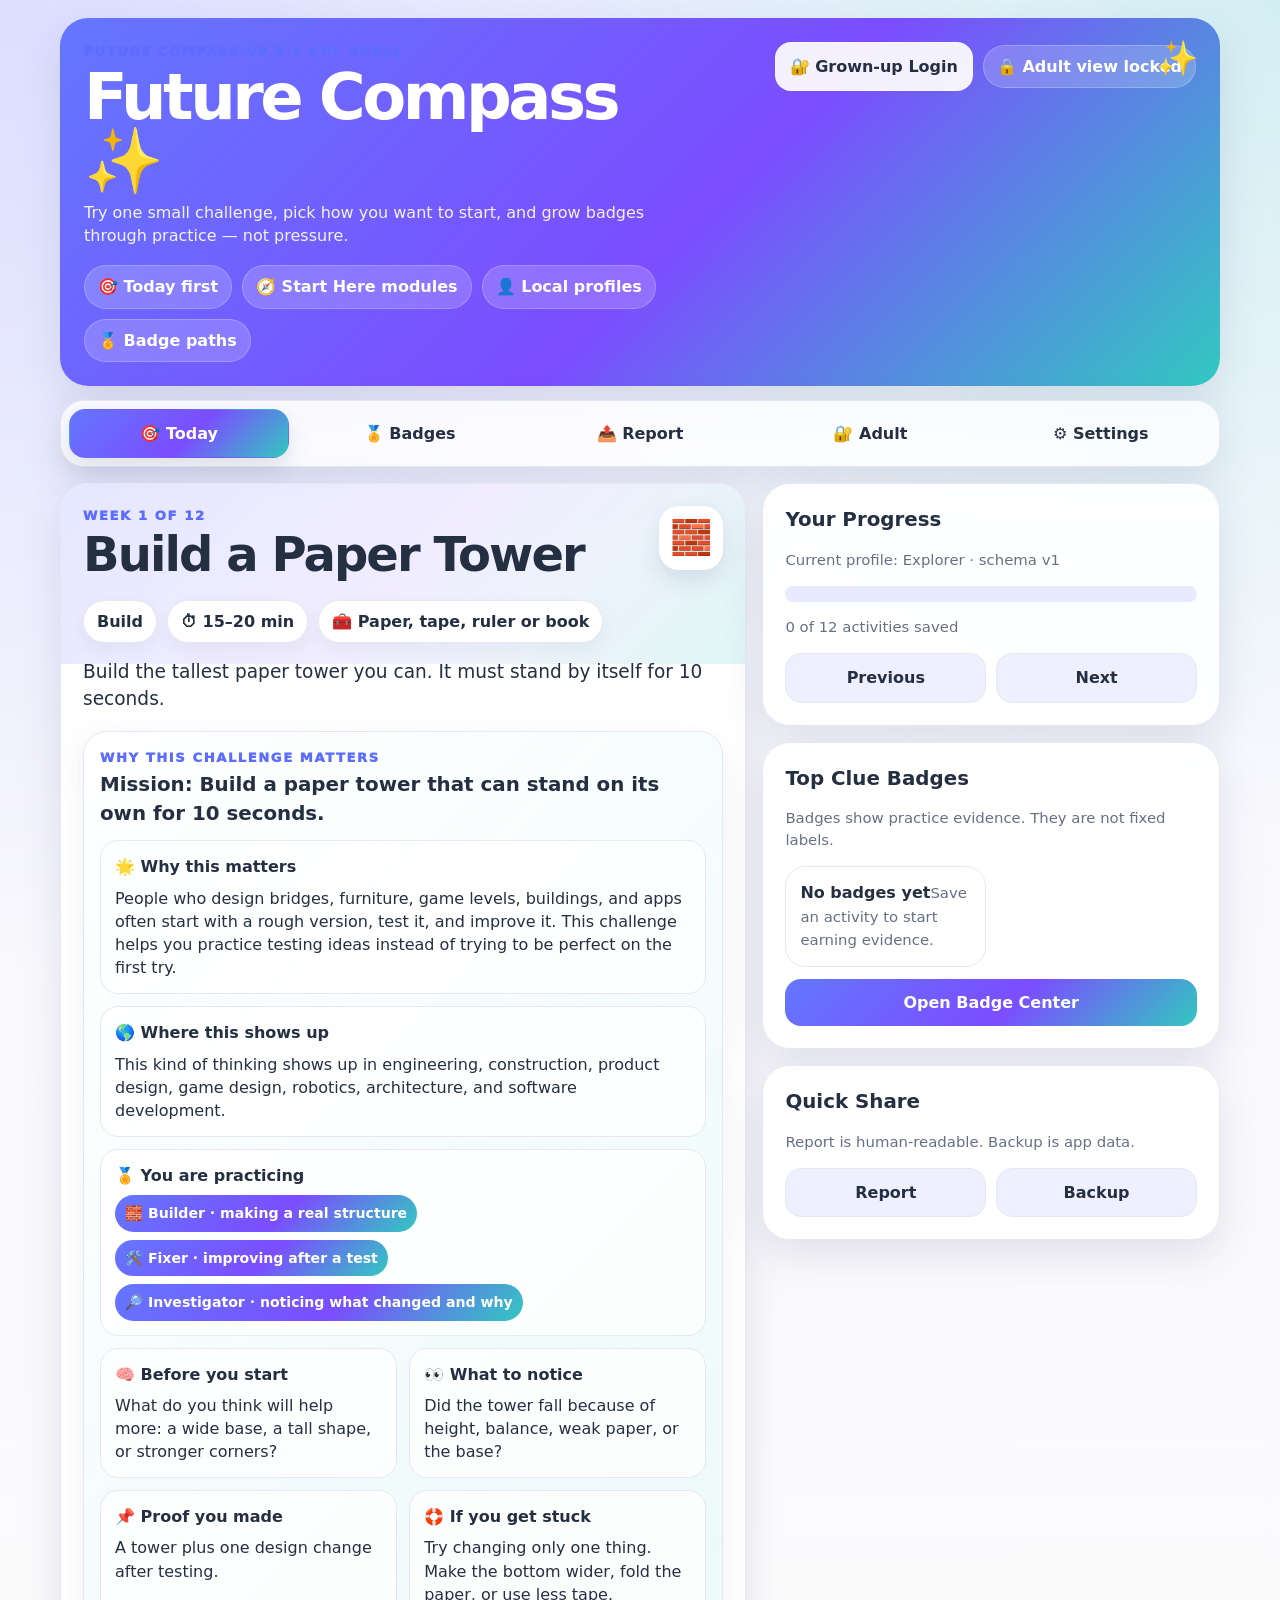
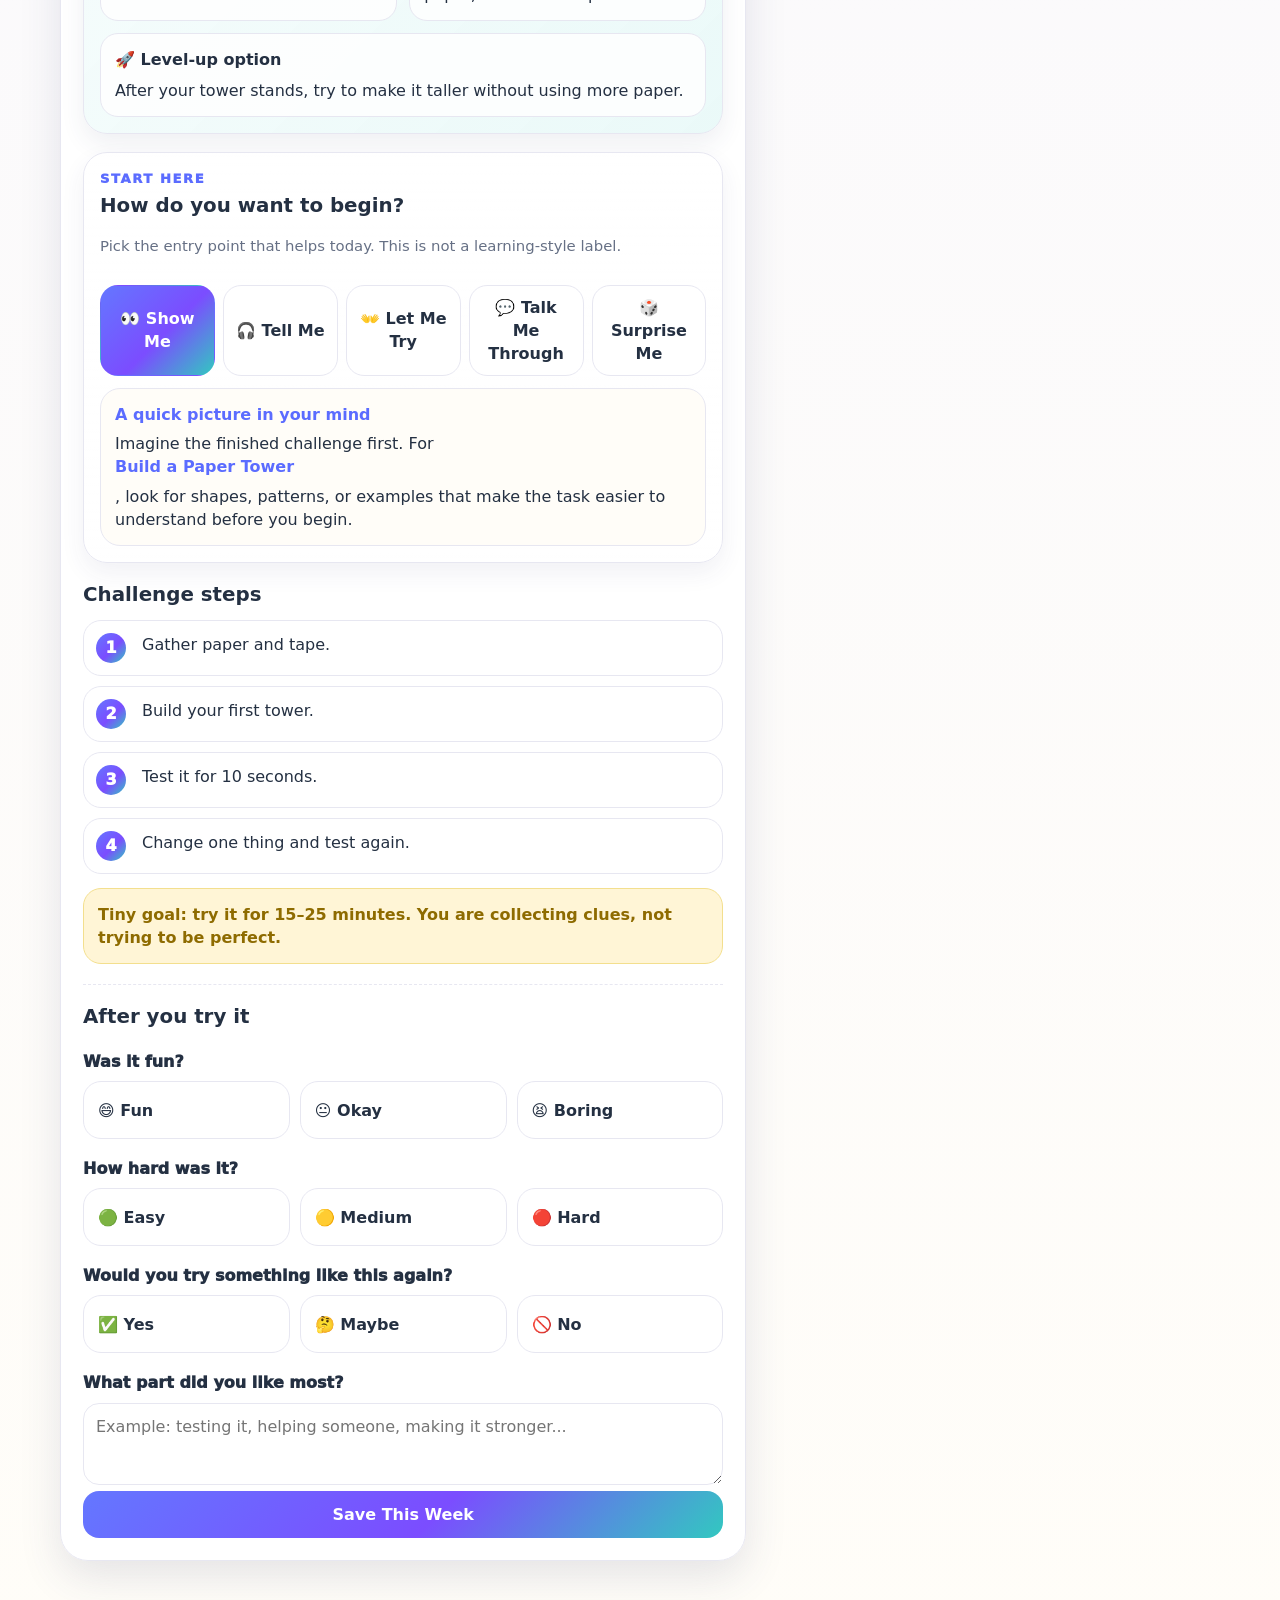
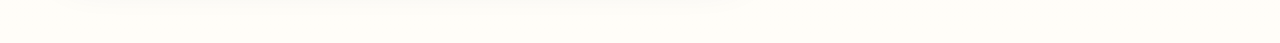
==== commit 74859d0d: "Link evidence translation layer assets" ====
--- a/app/index.html
+++ b/app/index.html
@@ -6,6 +6,7 @@
   <title>Future Compass</title>
   <link rel="stylesheet" href="styles.css" />
   <link rel="stylesheet" href="modules.css" />
+  <link rel="stylesheet" href="translation-layer.css" />
 </head>
 <body>
   <header class="hero">
@@ -92,5 +93,6 @@
 
   <script src="app.js"></script>
   <script src="modules.js"></script>
+  <script src="translation-layer.js"></script>
 </body>
 </html>
--- a/app/styles.css
+++ b/app/styles.css
@@ -3,4 +3,4 @@
 html[data-theme=warm]{--bg:#fff3df;--bg2:#fffaf2;--accent:#c2542d;--accent2:#de7b32;--accent3:#f6c85f;--gradient:linear-gradient(135deg,#c2542d,#de7b32,#f6c85f)}
 html[data-theme=dark]{--bg:#101525;--bg2:#141a2d;--card:rgba(30,37,61,.94);--ink:#f5f7ff;--muted:#c6cad8;--line:#303852;--accent:#9aa6ff;--shadow:0 16px 42px rgba(0,0,0,.35);color-scheme:dark}
 html[data-theme=contrast]{--bg:#fff;--bg2:#fff;--card:#fff;--ink:#000;--muted:#111;--line:#000;--accent:#00e;--gradient:linear-gradient(135deg,#00e,#7a00cc,#007a7a);--shadow:none}
-*{box-sizing:border-box}html{scroll-behavior:smooth}body{margin:0;min-height:100vh;font-family:system-ui,-apple-system,BlinkMacSystemFont,"Segoe UI",sans-serif;color:var(--ink);background:radial-gradient(circle at top left,color-mix(in srgb,var(--accent) 18%,transparent),transparent 28%),radial-gradient(circle at top right,color-mix(in srgb,var(--accent3) 18%,transparent),transparent 24%),linear-gradient(180deg,var(--bg),var(--bg2));line-height:1.45;padding-bottom:82px}.hero,.app{width:min(1160px,calc(100% - 24px));margin-inline:auto}.hero{margin-top:18px;display:grid;grid-template-columns:1.1fr .9fr;gap:16px;padding:24px;border-radius:var(--radius);color:white;background:var(--gradient);box-shadow:var(--shadow);position:relative;overflow:hidden}.hero:after{content:"✨";position:absolute;right:22px;top:16px;font-size:34px}.hero h1{margin:0 0 8px;font-size:clamp(2.2rem,6vw,4rem);line-height:1;letter-spacing:-.055em}.hero p{margin:0;max-width:720px;color:rgba(255,255,255,.92)}.chips,.actions,.pillRow,.saveRow,.panelHead{display:flex;gap:10px;flex-wrap:wrap;align-items:center}.chips{margin-top:18px}.actions{justify-content:flex-end}.chips span,.lock{display:inline-flex;gap:8px;align-items:center;border-radius:999px;padding:9px 13px;font-weight:850;background:rgba(255,255,255,.18);color:white;border:1px solid rgba(255,255,255,.22)}button,select,input,textarea{font:inherit}select,input,textarea{width:100%;min-height:46px;border:1px solid var(--line);border-radius:16px;padding:11px 12px;color:var(--ink);background:var(--card)}.hero select{width:auto;background:rgba(255,255,255,.94);color:#243042;font-weight:800}button{border:0;border-radius:16px;min-height:46px;padding:12px 14px;font-weight:900;cursor:pointer;transition:transform .14s ease,box-shadow .14s ease}.choice:hover,button:hover{transform:translateY(-1px);box-shadow:0 10px 22px rgba(51,60,108,.12)}button:focus-visible,.choice:focus-visible,select:focus-visible,input:focus-visible,textarea:focus-visible{outline:4px solid color-mix(in srgb,var(--accent) 30%,transparent);outline-offset:3px}.primary{color:white;background:var(--gradient)}.light{background:rgba(255,255,255,.92);color:#243042;border:1px solid rgba(255,255,255,.4)}.soft{background:color-mix(in srgb,var(--accent) 10%,white);color:var(--ink);border:1px solid var(--line)}.danger{background:#ffe0ea;color:var(--danger);border:1px solid #ffc9d8}.wide{width:100%}.app{display:grid;grid-template-columns:minmax(0,1.2fr) minmax(300px,.8fr);gap:16px;margin-top:16px}.card{background:var(--card);border:1px solid var(--line);border-radius:var(--radius);box-shadow:var(--shadow);padding:22px;backdrop-filter:blur(10px)}.kid{position:relative;overflow:hidden}.kid:before{content:"";position:absolute;inset:0 0 auto;height:180px;background:linear-gradient(135deg,color-mix(in srgb,var(--accent) 15%,transparent),color-mix(in srgb,var(--accent2) 10%,transparent),color-mix(in srgb,var(--accent3) 15%,transparent));pointer-events:none}.kid>*{position:relative;z-index:1}.top{display:flex;justify-content:space-between;gap:14px;align-items:flex-start}.eyebrow{color:var(--accent);font-size:.82rem;letter-spacing:.12em;text-transform:uppercase;font-weight:950;margin-bottom:4px}h2{margin:0 0 8px;font-size:clamp(1.9rem,5vw,3rem);letter-spacing:-.04em;line-height:1.06}h3{margin:0 0 10px;font-size:1.24rem}.emoji{width:64px;height:64px;display:grid;place-items:center;border-radius:20px;background:white;font-size:34px;box-shadow:0 10px 22px rgba(51,60,108,.13)}.pillRow{margin:12px 0 16px}.pill{display:inline-flex;align-items:center;gap:8px;border-radius:999px;padding:9px 13px;background:white;color:#243042;border:1px solid var(--line);font-weight:850;box-shadow:0 7px 16px rgba(51,60,108,.06)}.activityText{font-size:1.16rem;margin:0 0 16px}.steps{list-style:none;padding:0;margin:0;display:grid;gap:10px}.steps li{display:grid;grid-template-columns:34px 1fr;gap:12px;align-items:start;padding:12px;border-radius:18px;border:1px solid var(--line);background:rgba(255,255,255,.82)}.num{width:30px;height:30px;display:grid;place-items:center;border-radius:50%;background:var(--gradient);color:white;font-weight:950}.note{margin-top:14px;padding:14px;border-radius:18px;background:#fff5d6;color:#8e6b00;border:1px solid #f3df8e;font-weight:850}.reflection{margin-top:20px;padding-top:18px;border-top:1px dashed var(--line)}.question{margin:18px 0}.question label,.textLabel{display:block;font-weight:950;margin-bottom:8px}.choices{display:grid;grid-template-columns:repeat(3,1fr);gap:10px}.choice{border:1px solid var(--line);border-radius:18px;min-height:58px;padding:12px 14px;background:white;color:#243042;font-weight:900;text-align:left;cursor:pointer}.choice.selected{color:white;background:var(--gradient);border-color:transparent}textarea{min-height:82px;resize:vertical}.success{display:none;flex:1 1 220px;border-radius:18px;padding:12px 14px;font-weight:900;background:#dff7ed;color:#1f7a59;border:1px solid #bfe9d8}.saveRow .primary{flex:1 1 250px}.side{display:grid;gap:16px;position:sticky;top:12px;align-self:start}.meter{height:16px;border-radius:999px;background:color-mix(in srgb,var(--accent) 14%,white);overflow:hidden}.meter>div{width:0%;height:100%;border-radius:inherit;background:var(--gradient)}.small{color:var(--muted);font-size:.93rem}.two{display:grid;grid-template-columns:1fr 1fr;gap:10px}.miniGrid{display:grid;grid-template-columns:repeat(2,1fr);gap:10px;margin:12px 0}.mini,.path,.stat,.history,.reportGrid section{border:1px solid var(--line);border-radius:20px;padding:14px;background:rgba(255,255,255,.86)}.level{display:inline-flex;margin-top:8px;padding:6px 10px;border-radius:999px;color:white;background:var(--gradient);font-size:.82rem;font-weight:900}.full{grid-column:1/-1}.panelHead{justify-content:space-between;align-items:flex-start;margin-bottom:16px}.pathGrid{display:grid;grid-template-columns:repeat(auto-fit,minmax(245px,1fr));gap:14px}.path{position:relative;overflow:hidden}.path:before{content:"";position:absolute;inset:0 0 auto;height:6px;background:var(--gradient)}.pathHead{display:flex;justify-content:space-between;gap:12px;align-items:flex-start;margin-top:6px}.pathEmoji{font-size:32px}.pathList{margin:12px 0 0;padding:0;list-style:none;display:grid;gap:8px}.pathList li{display:flex;gap:8px;align-items:flex-start}.done{color:#1f7a59;font-weight:900}.todo{color:var(--muted)}.next{margin-top:12px;padding:12px;border-radius:16px;background:#fff5d6;color:#8e6b00;font-weight:850}.statGrid{display:grid;grid-template-columns:repeat(3,1fr);gap:12px;margin-bottom:18px}.stat b{display:block;font-size:1.7rem;color:var(--accent)}.stack{display:grid;gap:10px}.reportGrid{display:grid;grid-template-columns:repeat(2,1fr);gap:12px}.spark{min-width:170px;color:white;background:var(--gradient);border-radius:22px;padding:16px;text-align:right}.spark b{display:block;font-size:2rem}.modalBg{position:fixed;inset:0;z-index:30;display:flex;align-items:center;justify-content:center;padding:18px;background:rgba(14,18,32,.55)}.modal{width:min(460px,100%);background:var(--card);border:1px solid var(--line);border-radius:var(--radius);box-shadow:0 24px 90px rgba(0,0,0,.28);padding:22px}.modal label{display:block;margin:12px 0 6px;font-weight:900}.error{margin-top:10px;padding:12px;border-radius:16px;background:#ffe0ea;color:var(--danger);font-weight:900}.bottom{position:fixed;left:50%;bottom:10px;transform:translateX(-50%);z-index:20;width:min(620px,calc(100% - 20px));display:none;grid-template-columns:repeat(4,1fr);gap:8px;padding:8px;border-radius:24px;background:rgba(255,255,255,.86);border:1px solid var(--line);box-shadow:var(--shadow);backdrop-filter:blur(12px)}.bottom button{border:0;background:transparent;color:#243042;border-radius:18px;padding:8px 6px;font-weight:950;display:grid;gap:2px;place-items:center;cursor:pointer}.bottom span{font-size:.75rem}[hidden]{display:none!important}@media(max-width:920px){.hero,.app{width:min(760px,calc(100% - 20px))}.hero,.app{grid-template-columns:1fr}.actions{justify-content:flex-start}.side{position:static}.bottom{display:grid}}@media(max-width:600px){body{padding-bottom:86px}.hero{padding:20px;margin-top:10px;border-radius:22px}.hero h1{font-size:2.5rem}.card{padding:18px;border-radius:24px}.top{align-items:center}.emoji{width:58px;height:58px;font-size:30px}.choices,.two,.statGrid,.reportGrid,.miniGrid{grid-template-columns:1fr}.actions button,.hero select{width:100%}.spark{text-align:left;width:100%}}
+*{box-sizing:border-box}html{scroll-behavior:smooth}body{margin:0;min-height:100vh;font-family:system-ui,-apple-system,BlinkMacSystemFont,"Segoe UI",sans-serif;color:var(--ink);background:radial-gradient(circle at top left,color-mix(in srgb,var(--accent) 18%,transparent),transparent 28%),radial-gradient(circle at top right,color-mix(in srgb,var(--accent3) 18%,transparent),transparent 24%),linear-gradient(180deg,var(--bg),var(--bg2));line-height:1.45;padding-bottom:82px}.hero,.app,.appTabs{width:min(1160px,calc(100% - 24px));margin-inline:auto}.hero{margin-top:18px;display:grid;grid-template-columns:1.1fr .9fr;gap:16px;padding:24px;border-radius:var(--radius);color:white;background:var(--gradient);box-shadow:var(--shadow);position:relative;overflow:hidden}.hero:after{content:"✨";position:absolute;right:22px;top:16px;font-size:34px}.hero h1{margin:0 0 8px;font-size:clamp(2.2rem,6vw,4rem);line-height:1;letter-spacing:-.055em}.hero p{margin:0;max-width:720px;color:rgba(255,255,255,.92)}.chips,.actions,.pillRow,.saveRow,.panelHead{display:flex;gap:10px;flex-wrap:wrap;align-items:center}.chips{margin-top:18px}.actions{justify-content:flex-end}.heroActions{align-content:flex-start}.chips span,.lock{display:inline-flex;gap:8px;align-items:center;border-radius:999px;padding:9px 13px;font-weight:850;background:rgba(255,255,255,.18);color:white;border:1px solid rgba(255,255,255,.22)}button,select,input,textarea{font:inherit}select,input,textarea{width:100%;min-height:46px;border:1px solid var(--line);border-radius:16px;padding:11px 12px;color:var(--ink);background:var(--card)}.hero select{width:auto;background:rgba(255,255,255,.94);color:#243042;font-weight:800}button{border:0;border-radius:16px;min-height:46px;padding:12px 14px;font-weight:900;cursor:pointer;transition:transform .14s ease,box-shadow .14s ease}.choice:hover,button:hover{transform:translateY(-1px);box-shadow:0 10px 22px rgba(51,60,108,.12)}button:focus-visible,.choice:focus-visible,select:focus-visible,input:focus-visible,textarea:focus-visible{outline:4px solid color-mix(in srgb,var(--accent) 30%,transparent);outline-offset:3px}.primary{color:white;background:var(--gradient)}.light{background:rgba(255,255,255,.92);color:#243042;border:1px solid rgba(255,255,255,.4)}.soft{background:color-mix(in srgb,var(--accent) 10%,white);color:var(--ink);border:1px solid var(--line)}.danger{background:#ffe0ea;color:var(--danger);border:1px solid #ffc9d8}.wide{width:100%}.appTabs{display:grid;grid-template-columns:repeat(5,1fr);gap:10px;margin-top:14px;padding:8px;border-radius:24px;background:rgba(255,255,255,.78);border:1px solid var(--line);box-shadow:var(--shadow);backdrop-filter:blur(12px)}.tabBtn{background:transparent;color:var(--ink);border:1px solid transparent}.tabBtn.active{background:var(--gradient);color:white;box-shadow:0 10px 22px rgba(51,60,108,.14)}.app{display:block;margin-top:16px}.view{display:none}.view.active{display:block}.todayView.active{display:grid;grid-template-columns:minmax(0,1.2fr) minmax(300px,.8fr);gap:16px;align-items:start}.card{background:var(--card);border:1px solid var(--line);border-radius:var(--radius);box-shadow:var(--shadow);padding:22px;backdrop-filter:blur(10px)}.kid{position:relative;overflow:hidden}.kid:before{content:"";position:absolute;inset:0 0 auto;height:180px;background:linear-gradient(135deg,color-mix(in srgb,var(--accent) 15%,transparent),color-mix(in srgb,var(--accent2) 10%,transparent),color-mix(in srgb,var(--accent3) 15%,transparent));pointer-events:none}.kid>*{position:relative;z-index:1}.top{display:flex;justify-content:space-between;gap:14px;align-items:flex-start}.eyebrow{color:var(--accent);font-size:.82rem;letter-spacing:.12em;text-transform:uppercase;font-weight:950;margin-bottom:4px}h2{margin:0 0 8px;font-size:clamp(1.9rem,5vw,3rem);letter-spacing:-.04em;line-height:1.06}h3{margin:0 0 10px;font-size:1.24rem}.emoji{width:64px;height:64px;display:grid;place-items:center;border-radius:20px;background:white;font-size:34px;box-shadow:0 10px 22px rgba(51,60,108,.13)}.pillRow{margin:12px 0 16px}.pill{display:inline-flex;align-items:center;gap:8px;border-radius:999px;padding:9px 13px;background:white;color:#243042;border:1px solid var(--line);font-weight:850;box-shadow:0 7px 16px rgba(51,60,108,.06)}.activityText{font-size:1.16rem;margin:0 0 16px}.steps{list-style:none;padding:0;margin:0;display:grid;gap:10px}.steps li{display:grid;grid-template-columns:34px 1fr;gap:12px;align-items:start;padding:12px;border-radius:18px;border:1px solid var(--line);background:rgba(255,255,255,.82)}.num{width:30px;height:30px;display:grid;place-items:center;border-radius:50%;background:var(--gradient);color:white;font-weight:950}.note{margin-top:14px;padding:14px;border-radius:18px;background:#fff5d6;color:#8e6b00;border:1px solid #f3df8e;font-weight:850}.reflection{margin-top:20px;padding-top:18px;border-top:1px dashed var(--line)}.question{margin:18px 0}.question label,.textLabel,.settingsBlock label{display:block;font-weight:950;margin-bottom:8px}.choices{display:grid;grid-template-columns:repeat(3,1fr);gap:10px}.choice{border:1px solid var(--line);border-radius:18px;min-height:58px;padding:12px 14px;background:white;color:#243042;font-weight:900;text-align:left;cursor:pointer}.choice.selected{color:white;background:var(--gradient);border-color:transparent}textarea{min-height:82px;resize:vertical}.success{display:none;flex:1 1 220px;border-radius:18px;padding:12px 14px;font-weight:900;background:#dff7ed;color:#1f7a59;border:1px solid #bfe9d8}.saveRow .primary{flex:1 1 250px}.side{display:grid;gap:16px;position:sticky;top:12px;align-self:start}.meter{height:16px;border-radius:999px;background:color-mix(in srgb,var(--accent) 14%,white);overflow:hidden}.meter>div{width:0%;height:100%;border-radius:inherit;background:var(--gradient)}.small{color:var(--muted);font-size:.93rem}.two{display:grid;grid-template-columns:1fr 1fr;gap:10px}.miniGrid{display:grid;grid-template-columns:repeat(2,1fr);gap:10px;margin:12px 0}.mini,.path,.stat,.history,.reportGrid section,.settingsBlock{border:1px solid var(--line);border-radius:20px;padding:14px;background:rgba(255,255,255,.86)}.level{display:inline-flex;margin-top:8px;padding:6px 10px;border-radius:999px;color:white;background:var(--gradient);font-size:.82rem;font-weight:900}.full{width:100%}.panelHead{justify-content:space-between;align-items:flex-start;margin-bottom:16px}.pathGrid{display:grid;grid-template-columns:repeat(auto-fit,minmax(245px,1fr));gap:14px}.path{position:relative;overflow:hidden}.path:before{content:"";position:absolute;inset:0 0 auto;height:6px;background:var(--gradient)}.pathHead{display:flex;justify-content:space-between;gap:12px;align-items:flex-start;margin-top:6px}.pathEmoji{font-size:32px}.pathList{margin:12px 0 0;padding:0;list-style:none;display:grid;gap:8px}.pathList li{display:flex;gap:8px;align-items:flex-start}.done{color:#1f7a59;font-weight:900}.todo{color:var(--muted)}.next{margin-top:12px;padding:12px;border-radius:16px;background:#fff5d6;color:#8e6b00;font-weight:850}.statGrid{display:grid;grid-template-columns:repeat(3,1fr);gap:12px;margin-bottom:18px}.stat b{display:block;font-size:1.7rem;color:var(--accent)}.stack{display:grid;gap:10px}.reportGrid{display:grid;grid-template-columns:repeat(2,1fr);gap:12px}.spark{min-width:170px;color:white;background:var(--gradient);border-radius:22px;padding:16px;text-align:right}.spark b{display:block;font-size:2rem}.settingsGrid{display:grid;grid-template-columns:repeat(auto-fit,minmax(240px,1fr));gap:14px}.settingsBlock{display:grid;gap:10px;align-content:start}.modalBg{position:fixed;inset:0;z-index:30;display:flex;align-items:center;justify-content:center;padding:18px;background:rgba(14,18,32,.55)}.modal{width:min(460px,100%);background:var(--card);border:1px solid var(--line);border-radius:var(--radius);box-shadow:0 24px 90px rgba(0,0,0,.28);padding:22px}.modal label{display:block;margin:12px 0 6px;font-weight:900}.error{margin-top:10px;padding:12px;border-radius:16px;background:#ffe0ea;color:var(--danger);font-weight:900}.bottom{position:fixed;left:50%;bottom:10px;transform:translateX(-50%);z-index:20;width:min(700px,calc(100% - 20px));display:none;grid-template-columns:repeat(5,1fr);gap:6px;padding:8px;border-radius:24px;background:rgba(255,255,255,.86);border:1px solid var(--line);box-shadow:var(--shadow);backdrop-filter:blur(12px)}.bottom button{border:0;background:transparent;color:#243042;border-radius:18px;padding:8px 6px;font-weight:950;display:grid;gap:2px;place-items:center;cursor:pointer}.bottom button.active{background:var(--gradient);color:white}.bottom span{font-size:.72rem}[hidden]{display:none!important}@media(max-width:920px){.hero,.app,.appTabs{width:min(760px,calc(100% - 20px))}.hero{grid-template-columns:1fr}.actions{justify-content:flex-start}.todayView.active{grid-template-columns:1fr}.side{position:static}.bottom{display:grid}.appTabs{display:none}}@media(max-width:600px){body{padding-bottom:92px}.hero{padding:20px;margin-top:10px;border-radius:22px}.hero h1{font-size:2.5rem}.card{padding:18px;border-radius:24px}.top{align-items:center}.emoji{width:58px;height:58px;font-size:30px}.choices,.two,.statGrid,.reportGrid,.miniGrid{grid-template-columns:1fr}.actions button,.hero select{width:100%}.spark{text-align:left;width:100%}}
--- a/app/translation-layer.css
+++ b/app/translation-layer.css
@@ -0,0 +1,3 @@
+.translationLayer,.adultGuide{margin:18px 0;padding:16px;border-radius:24px;border:1px solid var(--line);background:linear-gradient(135deg,rgba(255,255,255,.92),color-mix(in srgb,var(--accent3) 10%,white));box-shadow:0 10px 24px rgba(51,60,108,.08)}
+.translationGrid,.adultGuideGrid{display:grid;grid-template-columns:repeat(2,minmax(0,1fr));gap:12px;margin-top:12px}.translationBlock,.adultGuideBlock{padding:14px;border-radius:18px;background:rgba(255,255,255,.84);border:1px solid var(--line)}.translationBlock.full,.adultGuideBlock.full{grid-column:1/-1}.translationBlock h4,.adultGuideBlock h4{margin:0 0 8px;font-size:1rem}.translationBlock p,.adultGuideBlock p{margin:0;color:var(--ink)}.skillChips,.evidenceList{display:flex;flex-wrap:wrap;gap:8px;margin-top:8px}.skillChip{display:inline-flex;align-items:center;gap:6px;border-radius:999px;padding:8px 10px;color:white;background:var(--gradient);font-weight:900;font-size:.88rem}.evidenceList{padding:0;list-style:none}.evidenceList li{padding:8px 10px;border-radius:14px;background:#fff5d6;color:#6a5200;font-weight:800}.researchTagRow{display:flex;flex-wrap:wrap;gap:6px;margin-top:10px}.researchTag{border-radius:999px;padding:6px 9px;background:color-mix(in srgb,var(--accent) 12%,white);font-size:.78rem;font-weight:850;color:var(--ink)}
+@media(max-width:700px){.translationGrid,.adultGuideGrid{grid-template-columns:1fr}.translationLayer,.adultGuide{padding:14px;border-radius:22px}}
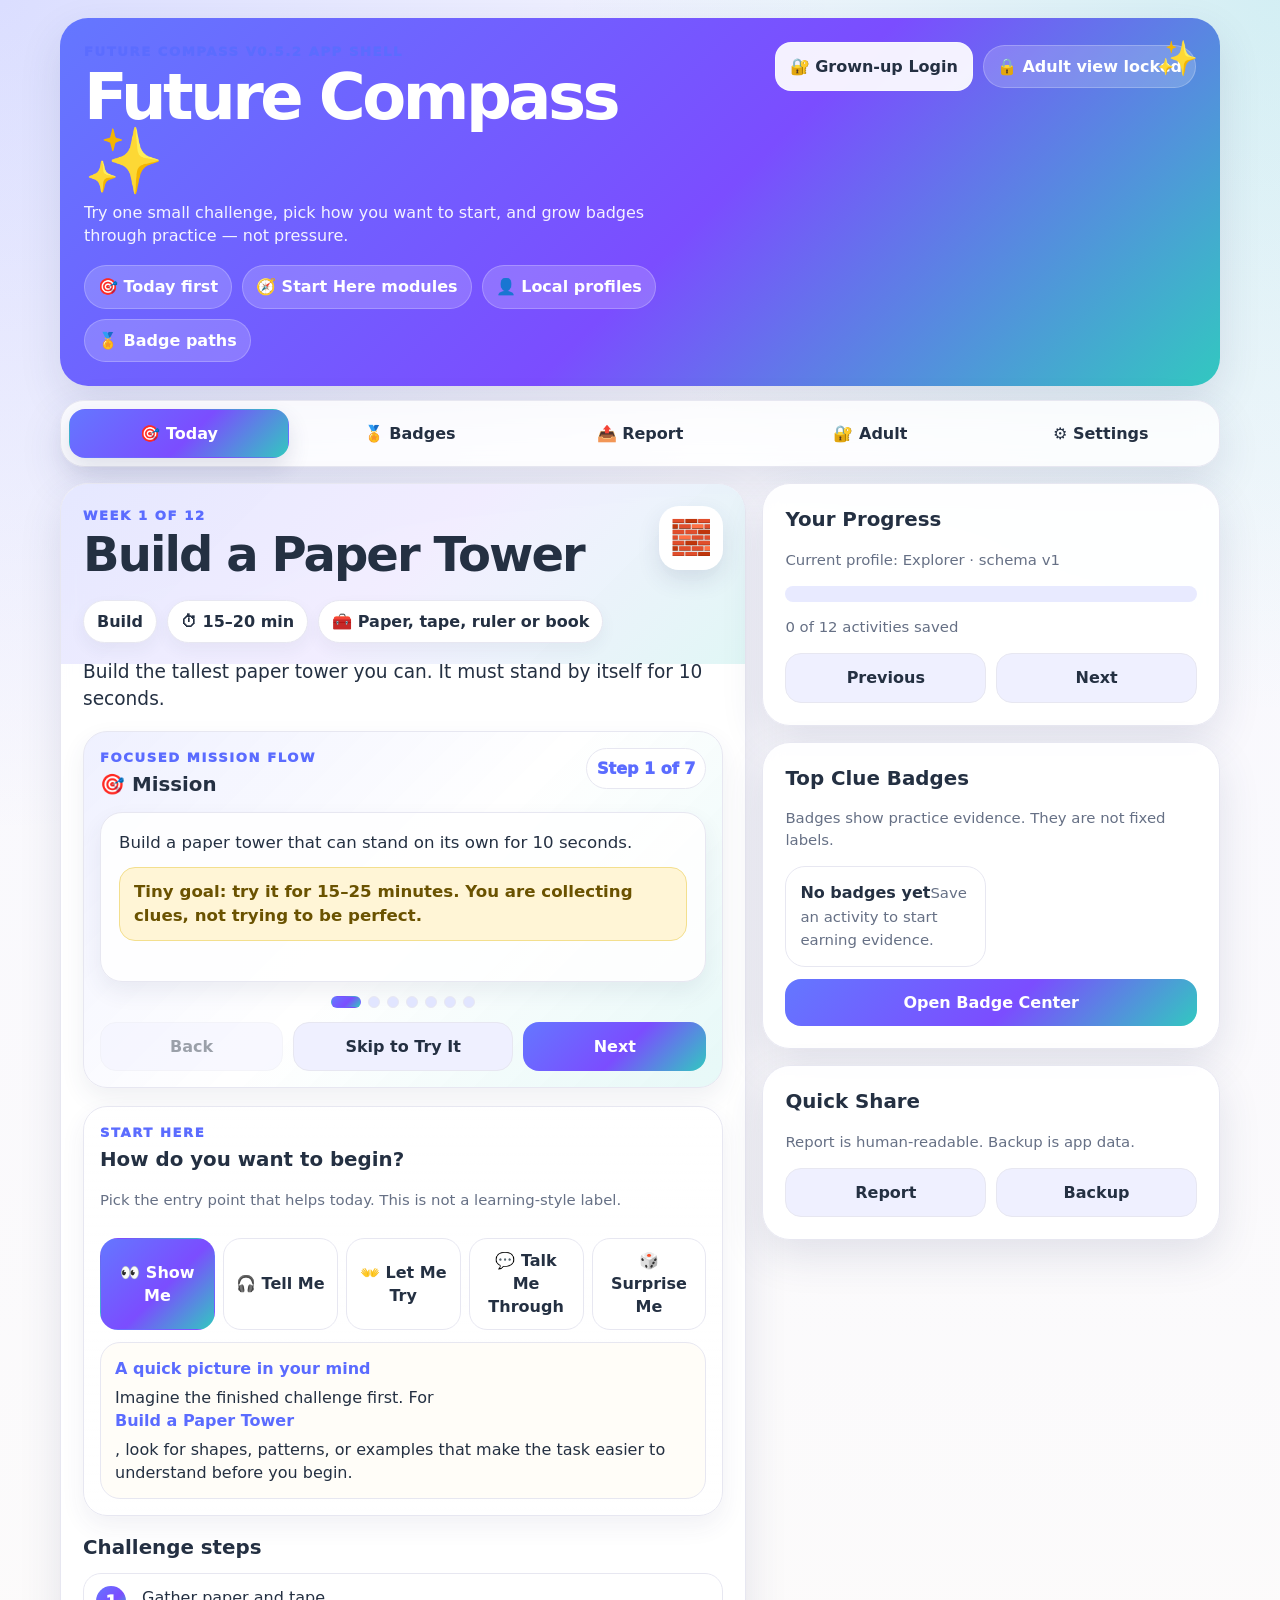
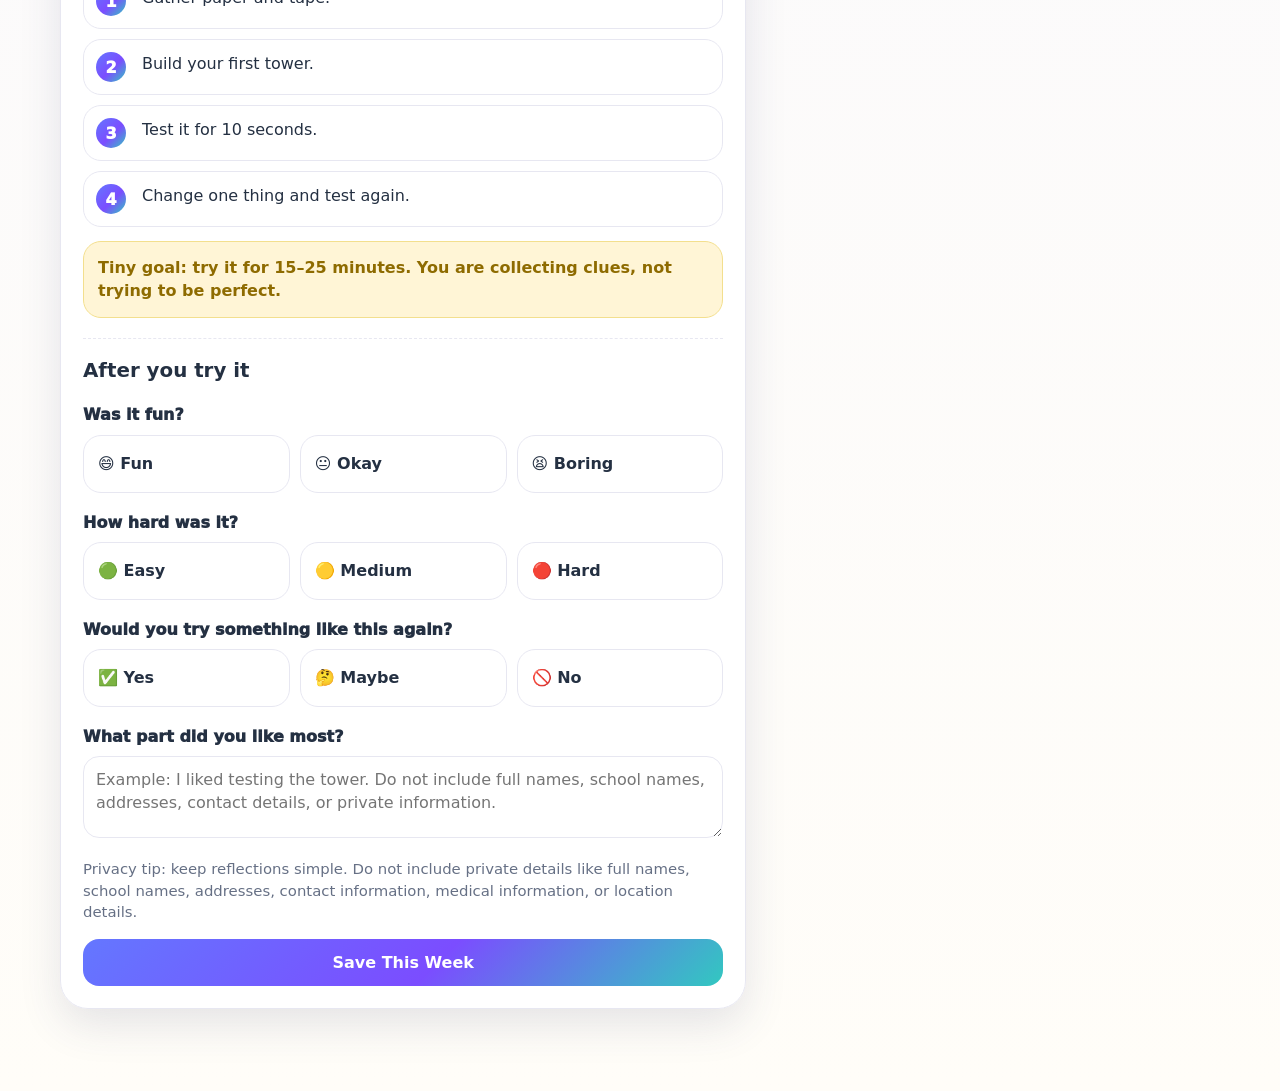
==== commit 9296176e: "Link trust boundary guardrail script" ====
--- a/app/index.html
+++ b/app/index.html
@@ -94,5 +94,6 @@
   <script src="app.js"></script>
   <script src="modules.js"></script>
   <script src="translation-layer.js"></script>
+  <script src="trust-boundary.js"></script>
 </body>
 </html>
--- a/app/translation-layer.css
+++ b/app/translation-layer.css
@@ -1,3 +1,3 @@
 .translationLayer,.adultGuide{margin:18px 0;padding:16px;border-radius:24px;border:1px solid var(--line);background:linear-gradient(135deg,rgba(255,255,255,.92),color-mix(in srgb,var(--accent3) 10%,white));box-shadow:0 10px 24px rgba(51,60,108,.08)}
-.translationGrid,.adultGuideGrid{display:grid;grid-template-columns:repeat(2,minmax(0,1fr));gap:12px;margin-top:12px}.translationBlock,.adultGuideBlock{padding:14px;border-radius:18px;background:rgba(255,255,255,.84);border:1px solid var(--line)}.translationBlock.full,.adultGuideBlock.full{grid-column:1/-1}.translationBlock h4,.adultGuideBlock h4{margin:0 0 8px;font-size:1rem}.translationBlock p,.adultGuideBlock p{margin:0;color:var(--ink)}.skillChips,.evidenceList{display:flex;flex-wrap:wrap;gap:8px;margin-top:8px}.skillChip{display:inline-flex;align-items:center;gap:6px;border-radius:999px;padding:8px 10px;color:white;background:var(--gradient);font-weight:900;font-size:.88rem}.evidenceList{padding:0;list-style:none}.evidenceList li{padding:8px 10px;border-radius:14px;background:#fff5d6;color:#6a5200;font-weight:800}.researchTagRow{display:flex;flex-wrap:wrap;gap:6px;margin-top:10px}.researchTag{border-radius:999px;padding:6px 9px;background:color-mix(in srgb,var(--accent) 12%,white);font-size:.78rem;font-weight:850;color:var(--ink)}
-@media(max-width:700px){.translationGrid,.adultGuideGrid{grid-template-columns:1fr}.translationLayer,.adultGuide{padding:14px;border-radius:22px}}
+.missionFlow{padding:16px;background:linear-gradient(135deg,color-mix(in srgb,var(--accent) 10%,white),rgba(255,255,255,.94),color-mix(in srgb,var(--accent3) 12%,white))}.missionTopline{display:flex;align-items:flex-start;justify-content:space-between;gap:12px}.missionTopline h3{margin-bottom:0}.missionCounter{display:inline-flex;align-items:center;justify-content:center;border-radius:999px;padding:8px 10px;background:white;border:1px solid var(--line);font-weight:950;color:var(--accent);white-space:nowrap}.missionCard{margin-top:12px;min-height:170px;padding:18px;border-radius:22px;background:rgba(255,255,255,.88);border:1px solid var(--line);box-shadow:0 10px 22px rgba(51,60,108,.08);font-size:1.04rem}.missionCard p{margin:0 0 12px}.missionHint,.missionProof{margin-top:12px;padding:12px 14px;border-radius:16px;background:#fff5d6;color:#6a5200;border:1px solid #f3df8e;font-weight:850}.missionProof{background:color-mix(in srgb,var(--accent3) 14%,white);color:var(--ink)}.missionDots{display:flex;justify-content:center;gap:7px;margin:14px 0}.missionDot{width:12px;height:12px;min-height:12px;padding:0;border-radius:999px;background:color-mix(in srgb,var(--accent) 18%,white);border:1px solid var(--line)}.missionDot.active{width:30px;background:var(--gradient);border-color:transparent}.missionControls{display:grid;grid-template-columns:1fr 1.2fr 1fr;gap:10px}.missionControls button[disabled]{opacity:.45;cursor:not-allowed;transform:none;box-shadow:none}.missionJump{margin-top:8px}.translationGrid,.adultGuideGrid{display:grid;grid-template-columns:repeat(2,minmax(0,1fr));gap:12px;margin-top:12px}.translationBlock,.adultGuideBlock{padding:14px;border-radius:18px;background:rgba(255,255,255,.84);border:1px solid var(--line)}.translationBlock.full,.adultGuideBlock.full{grid-column:1/-1}.translationBlock h4,.adultGuideBlock h4{margin:0 0 8px;font-size:1rem}.translationBlock p,.adultGuideBlock p{margin:0;color:var(--ink)}.skillChips,.evidenceList{display:flex;flex-wrap:wrap;gap:8px;margin-top:8px}.skillChip{display:inline-flex;align-items:center;gap:6px;border-radius:999px;padding:8px 10px;color:white;background:var(--gradient);font-weight:900;font-size:.88rem}.evidenceList{padding:0;list-style:none}.evidenceList li{padding:8px 10px;border-radius:14px;background:#fff5d6;color:#6a5200;font-weight:800}.researchTagRow{display:flex;flex-wrap:wrap;gap:6px;margin-top:10px}.researchTag{border-radius:999px;padding:6px 9px;background:color-mix(in srgb,var(--accent) 12%,white);font-size:.78rem;font-weight:850;color:var(--ink)}
+@media(max-width:700px){.translationGrid,.adultGuideGrid{grid-template-columns:1fr}.translationLayer,.adultGuide{padding:14px;border-radius:22px}.missionTopline{display:grid}.missionCard{min-height:190px}.missionControls{display:flex;flex-direction:column;gap:10px}.missionControls button{width:100%}.missionControls #missionNext{order:1}.missionControls #missionBack{order:2}.missionControls #missionSkip{order:3}}
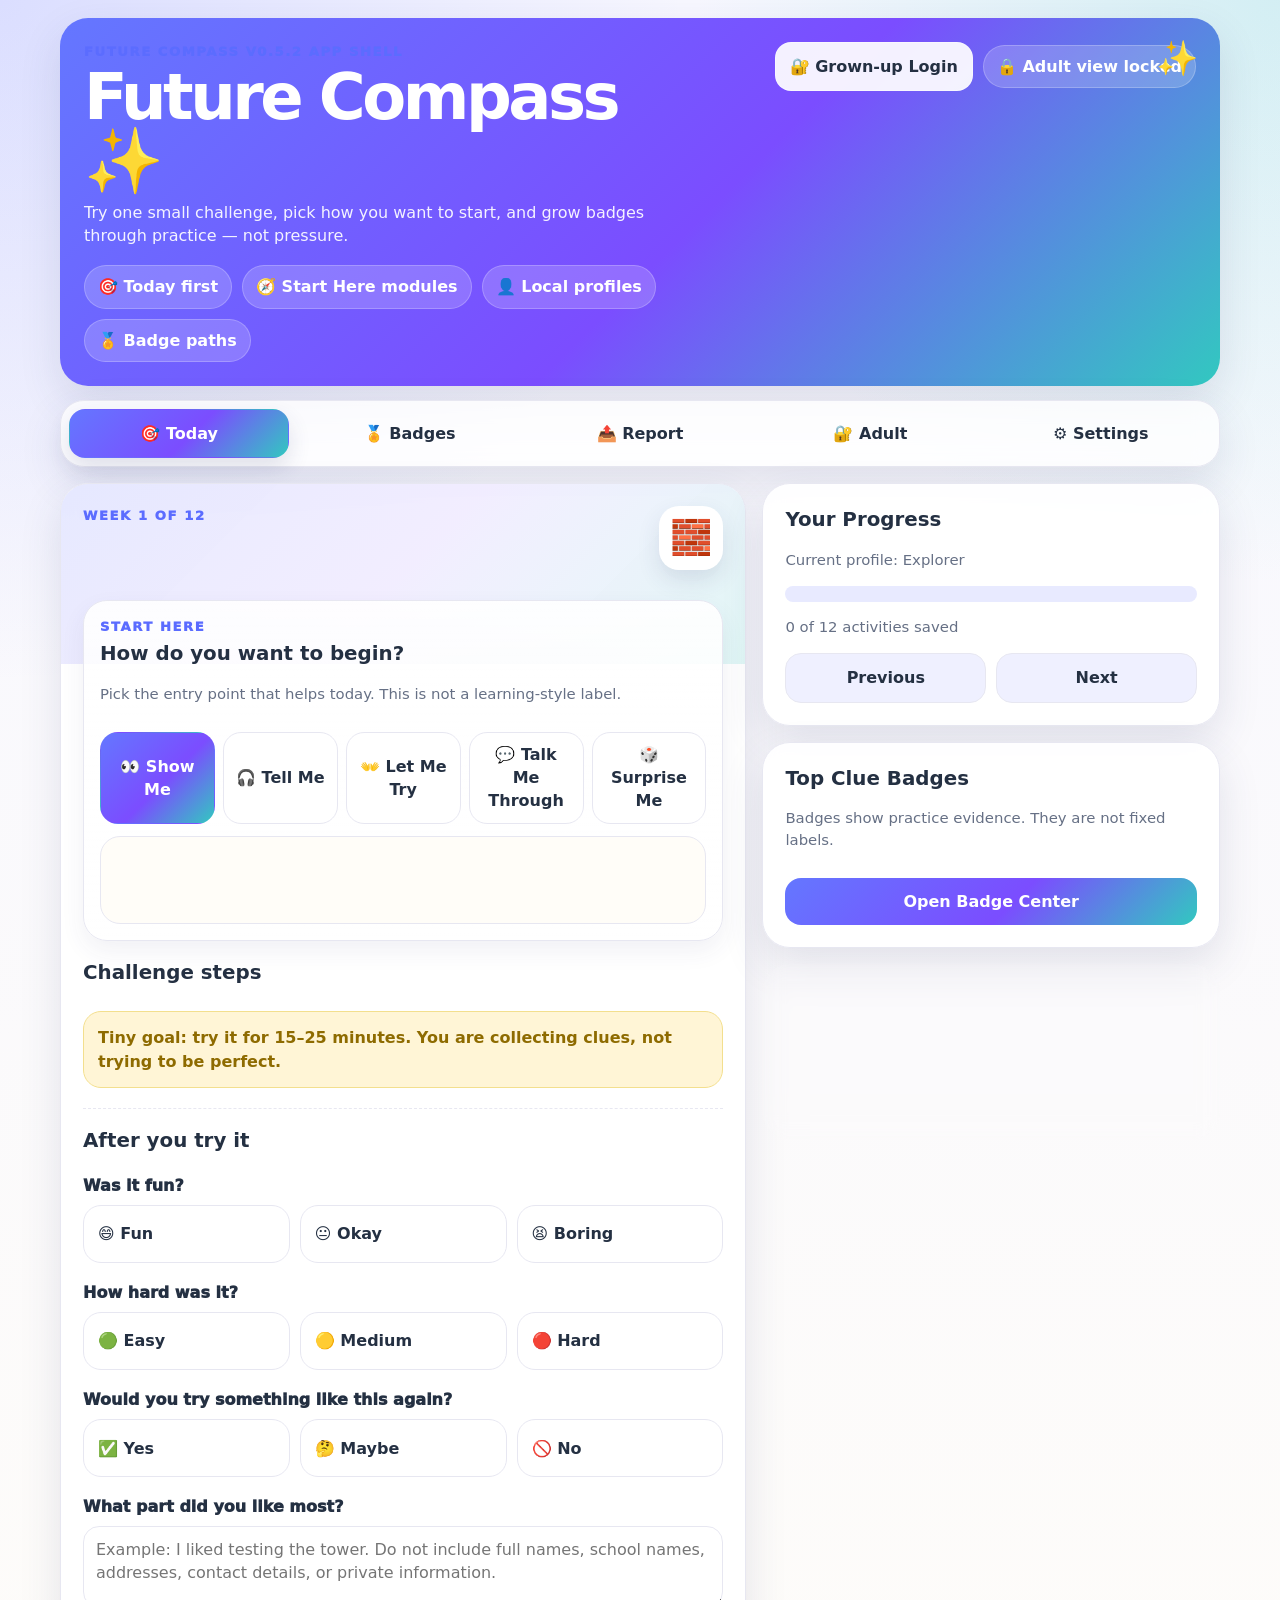
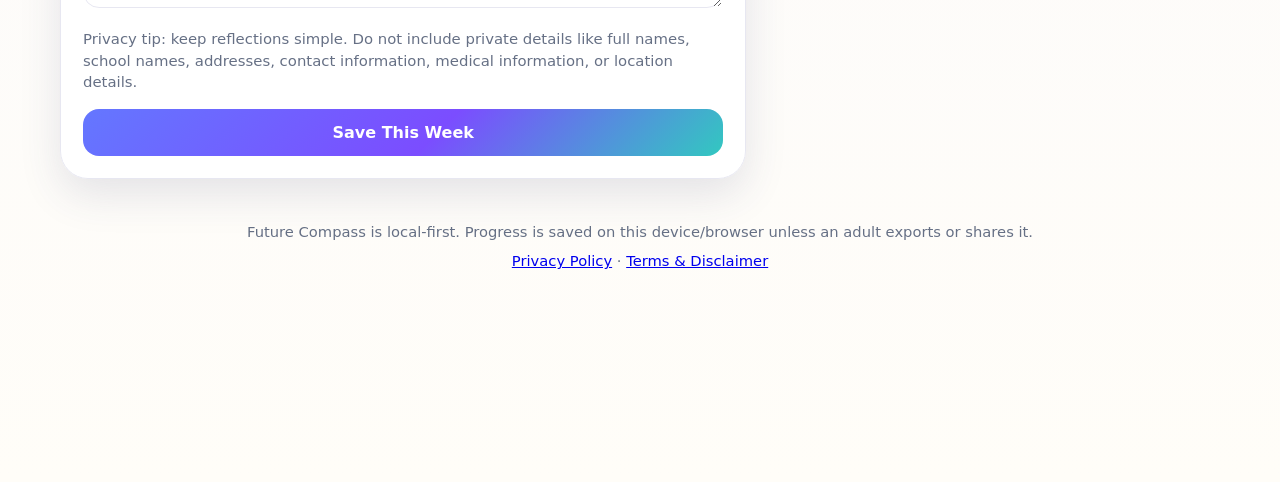
==== commit db3031b7: "Load modular data files before app engine" ====
--- a/app/index.html
+++ b/app/index.html
@@ -91,6 +91,10 @@
 
   <div id="modal" class="modalBg" hidden><section class="modal"><h2>🔐 Grown-up Gate</h2><p class="small">This separates child activities from adult interpretation. It is not real authentication.</p><p class="small"><strong>Default:</strong> grownup / compass</p><label for="user">Username</label><input id="user" value="grownup" /><label for="pass">Password</label><input id="pass" type="password" placeholder="compass" /><button id="login" class="primary wide" type="button">Open Grown-up View</button><button id="cancel" class="soft wide" type="button">Cancel</button><div id="err" class="error" hidden>Try username <strong>grownup</strong> and password <strong>compass</strong>.</div></section></div>
 
+  <script src="data/activities.js"></script>
+  <script src="data/badge-paths.js"></script>
+  <script src="data/activity-scaffolds.js"></script>
+  <script src="data/research-anchors.js"></script>
   <script src="app.js"></script>
   <script src="modules.js"></script>
   <script src="translation-layer.js"></script>
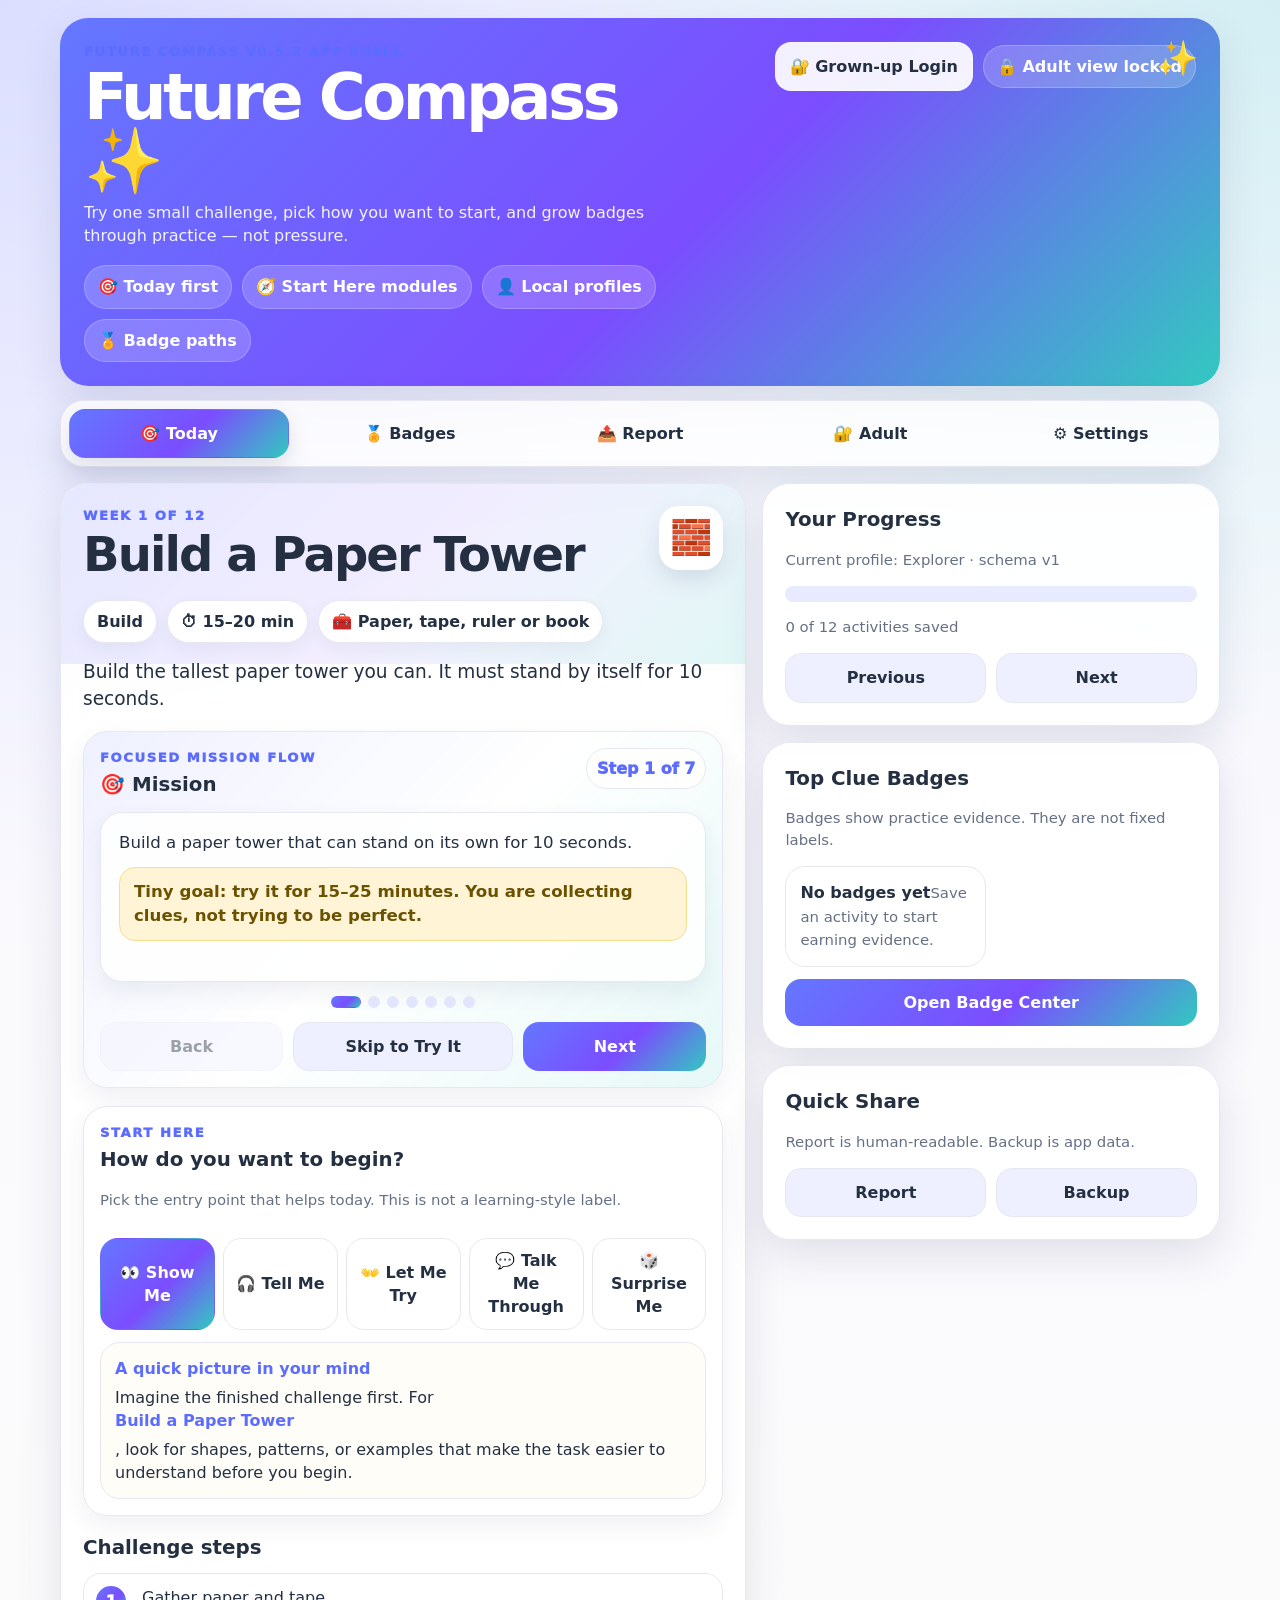
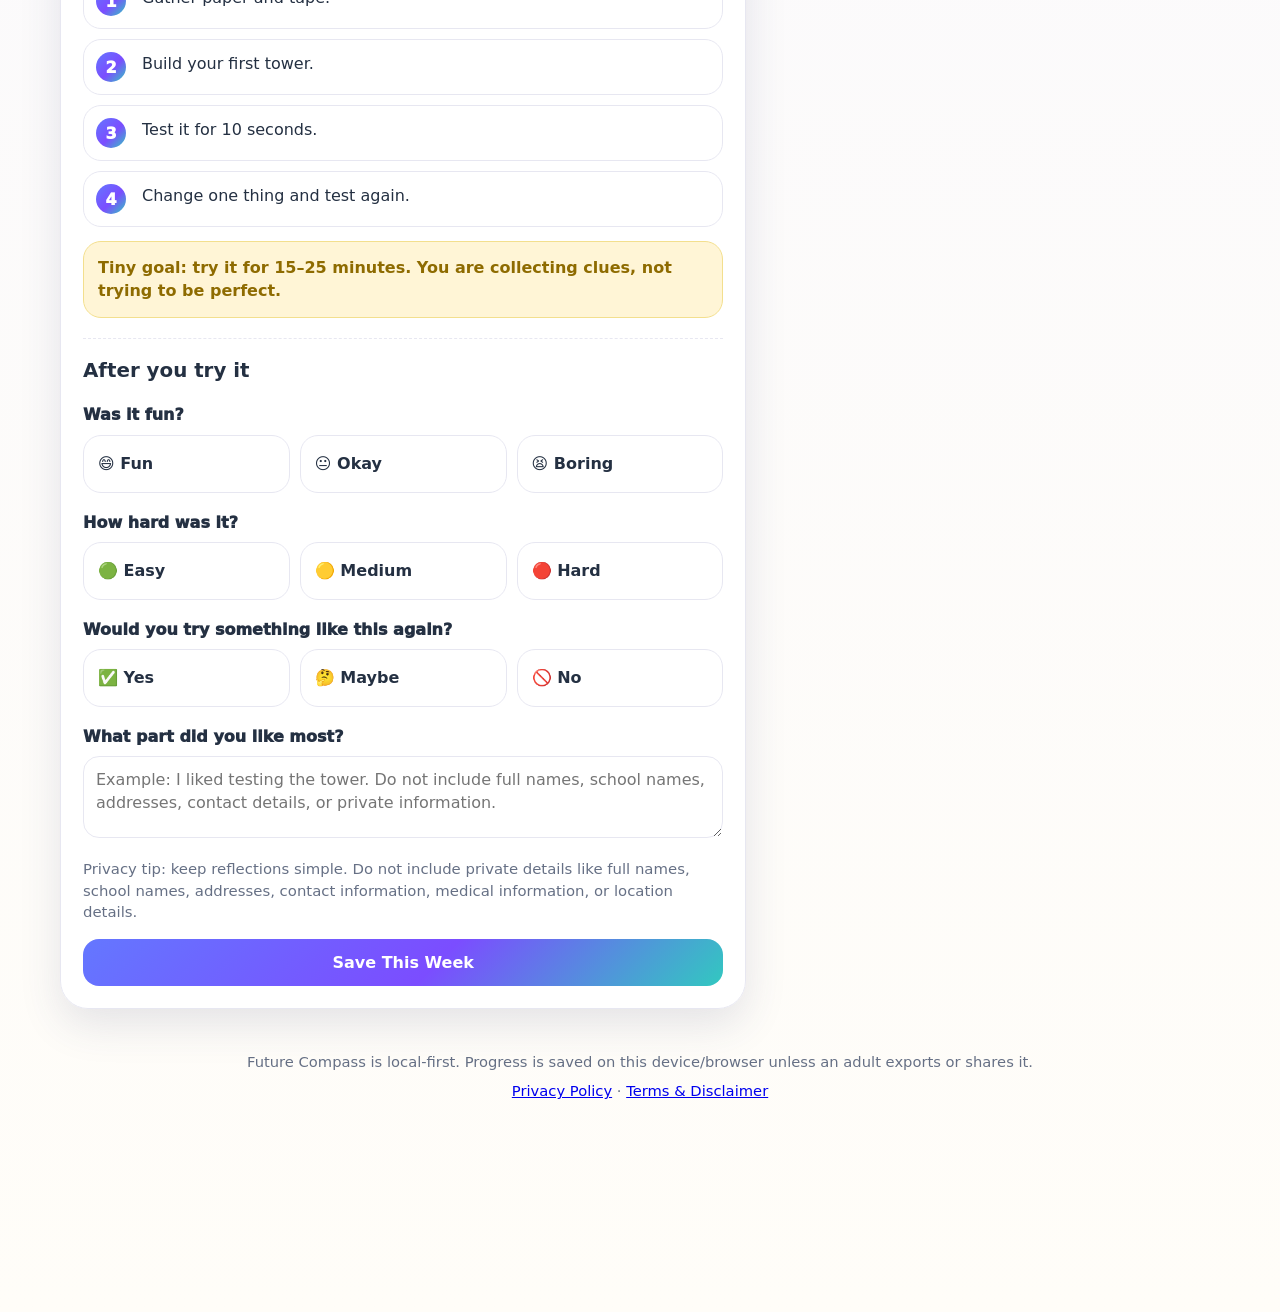
==== commit 688382c8: "Switch app shell to modular app engine" ====
--- a/app/index.html
+++ b/app/index.html
@@ -95,7 +95,7 @@
   <script src="data/badge-paths.js"></script>
   <script src="data/activity-scaffolds.js"></script>
   <script src="data/research-anchors.js"></script>
-  <script src="app.js"></script>
+  <script src="app-engine.js"></script>
   <script src="modules.js"></script>
   <script src="translation-layer.js"></script>
   <script src="trust-boundary.js"></script>
